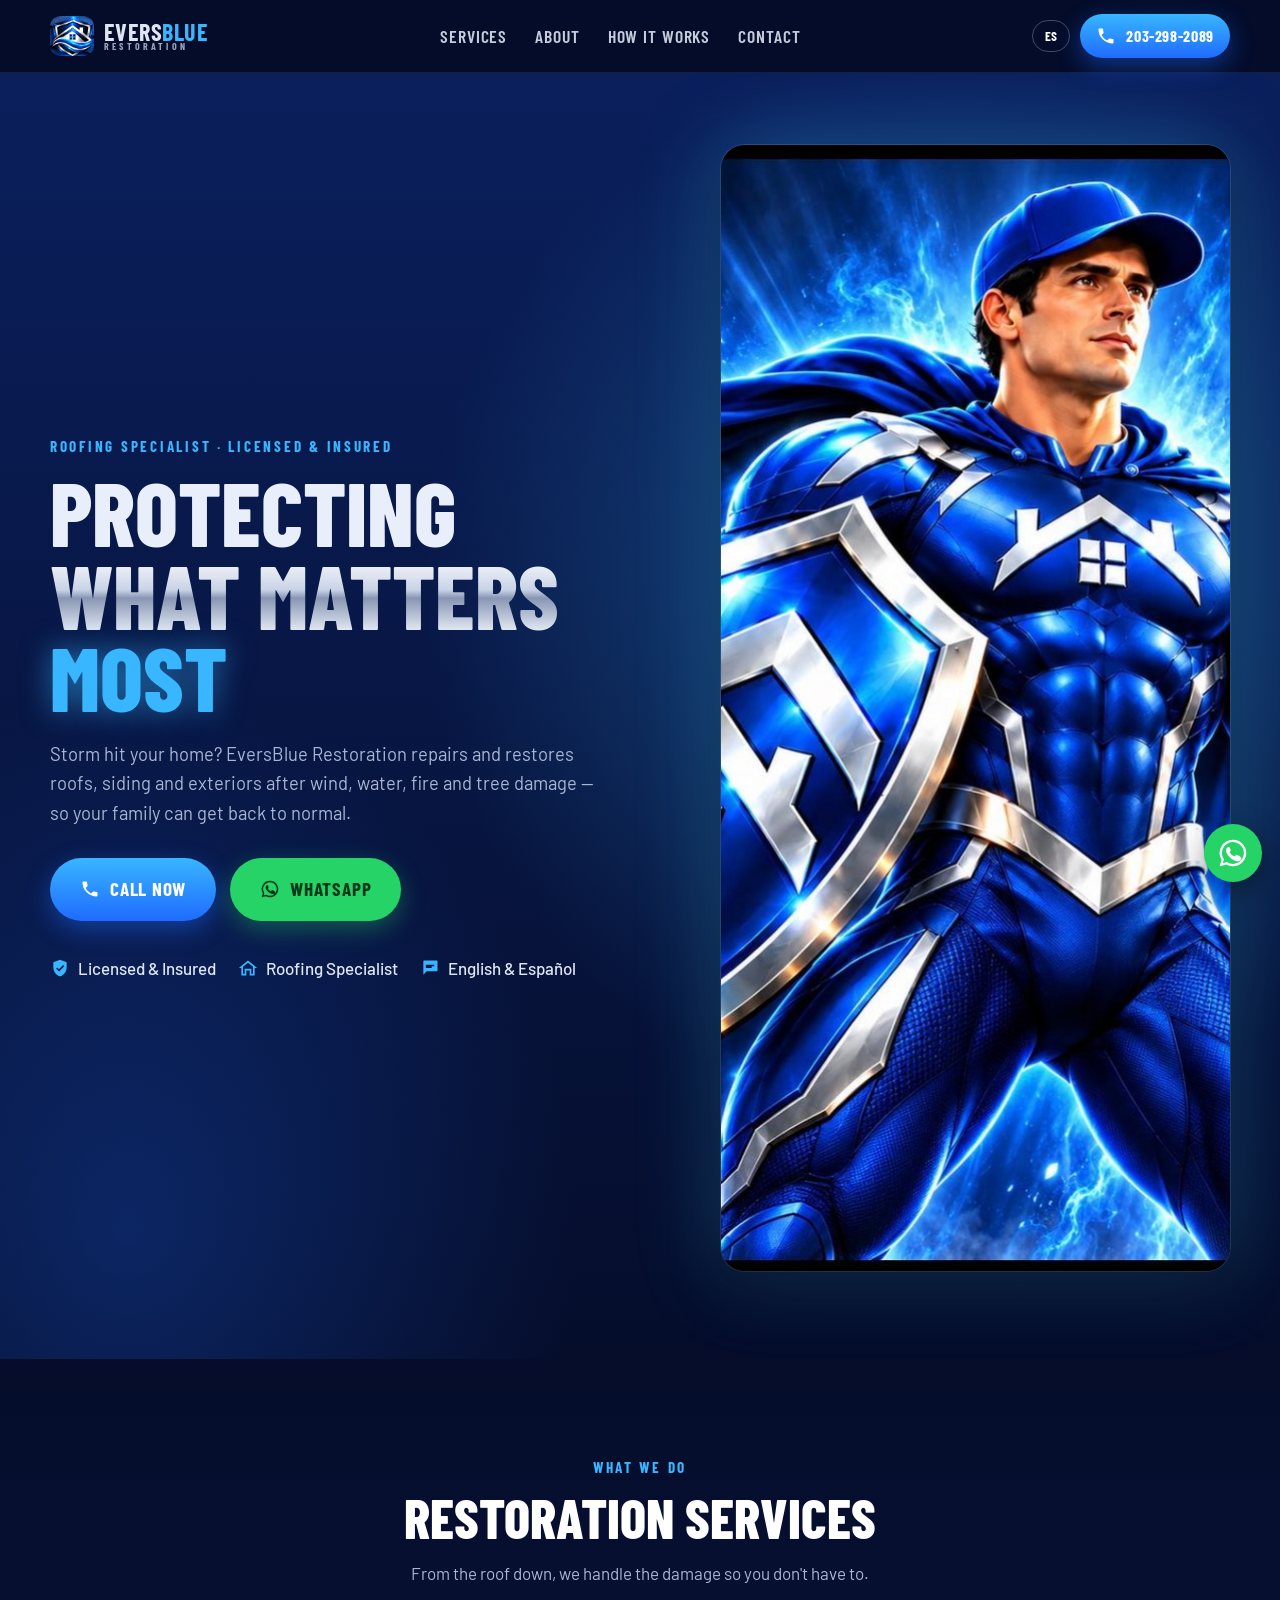
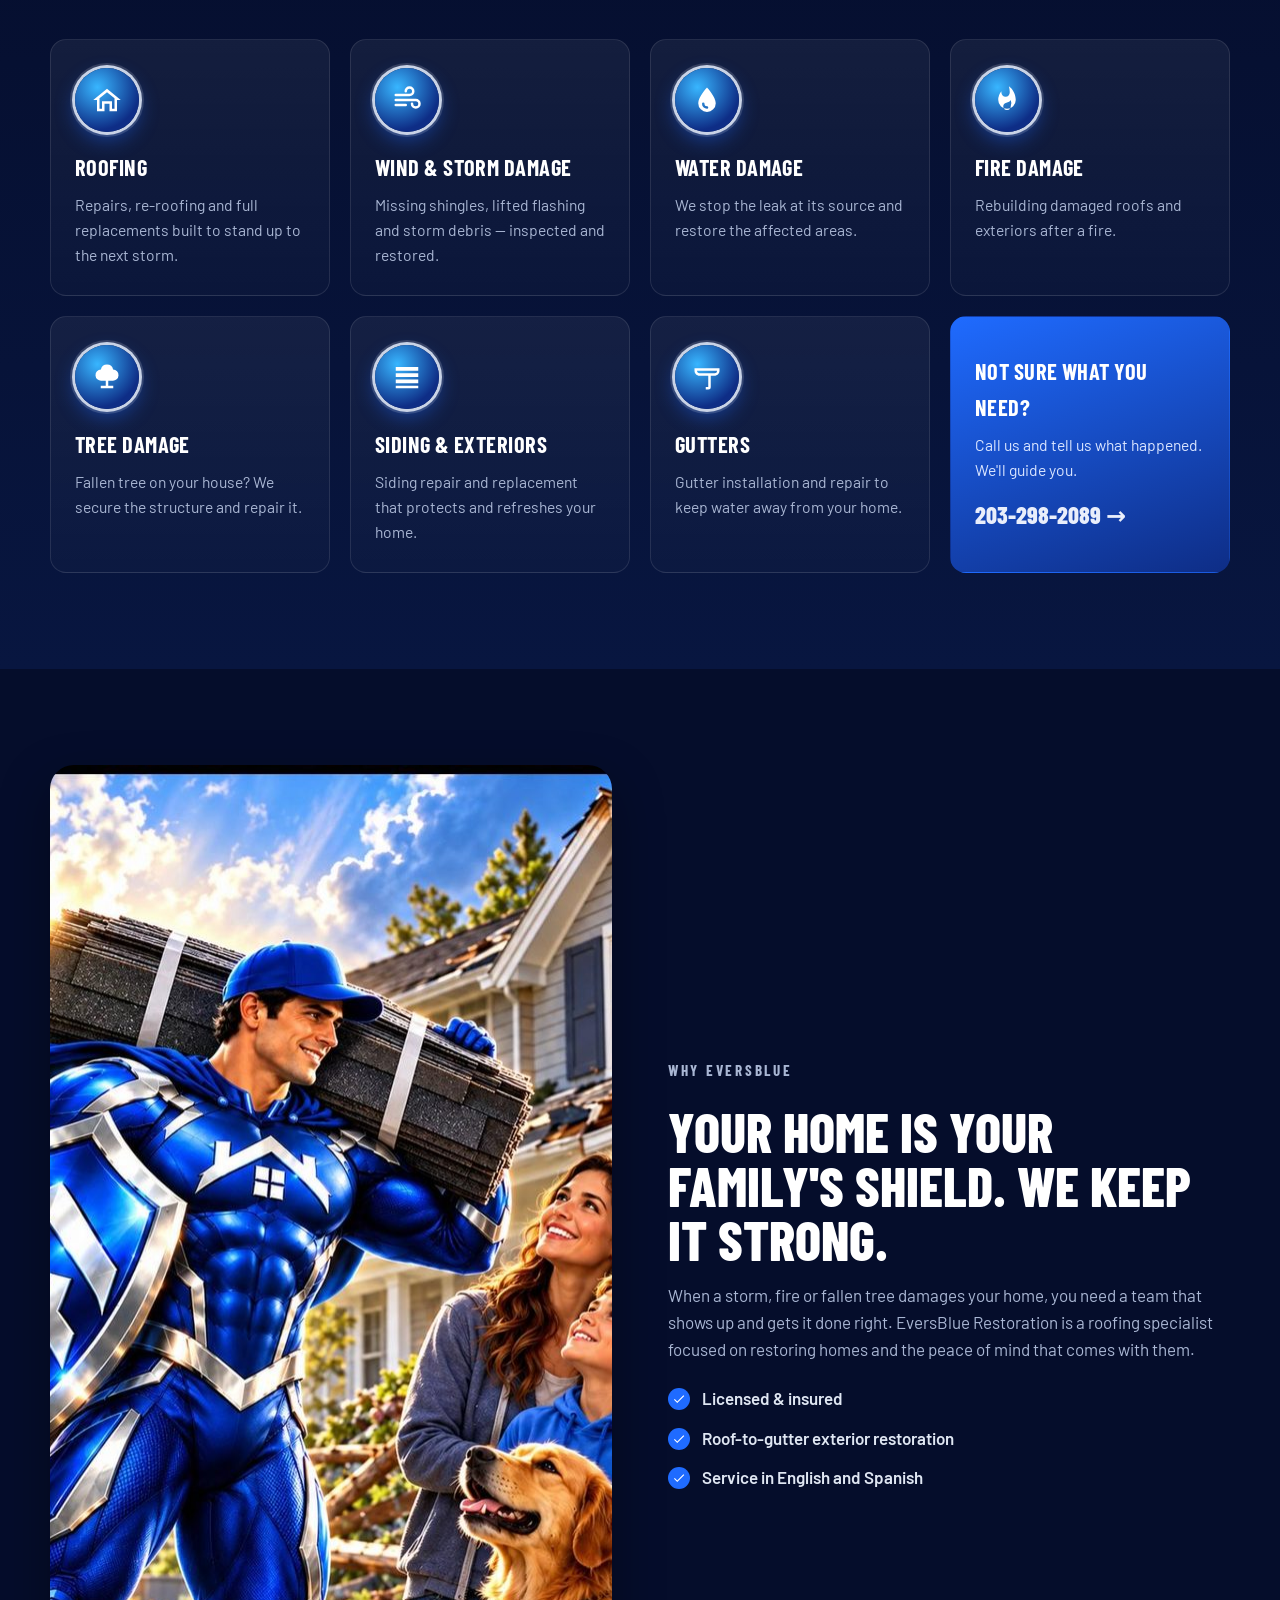
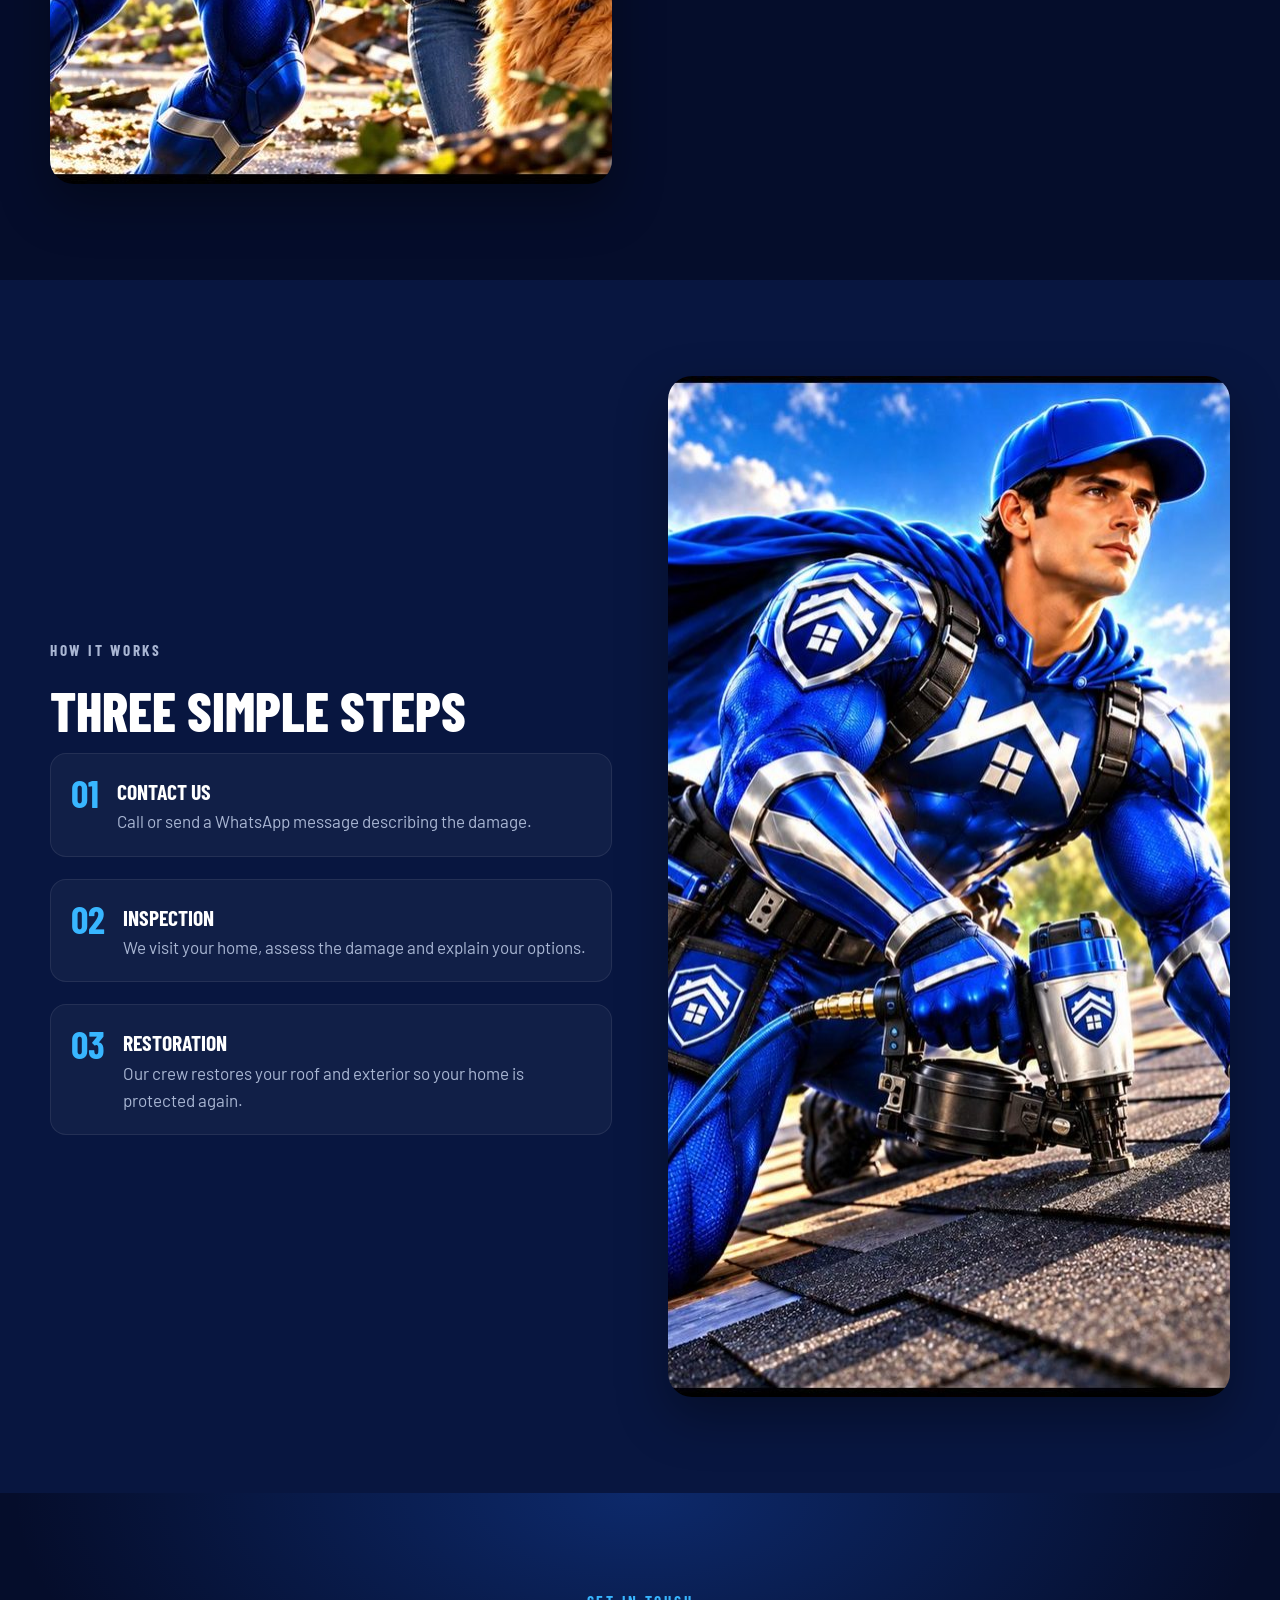
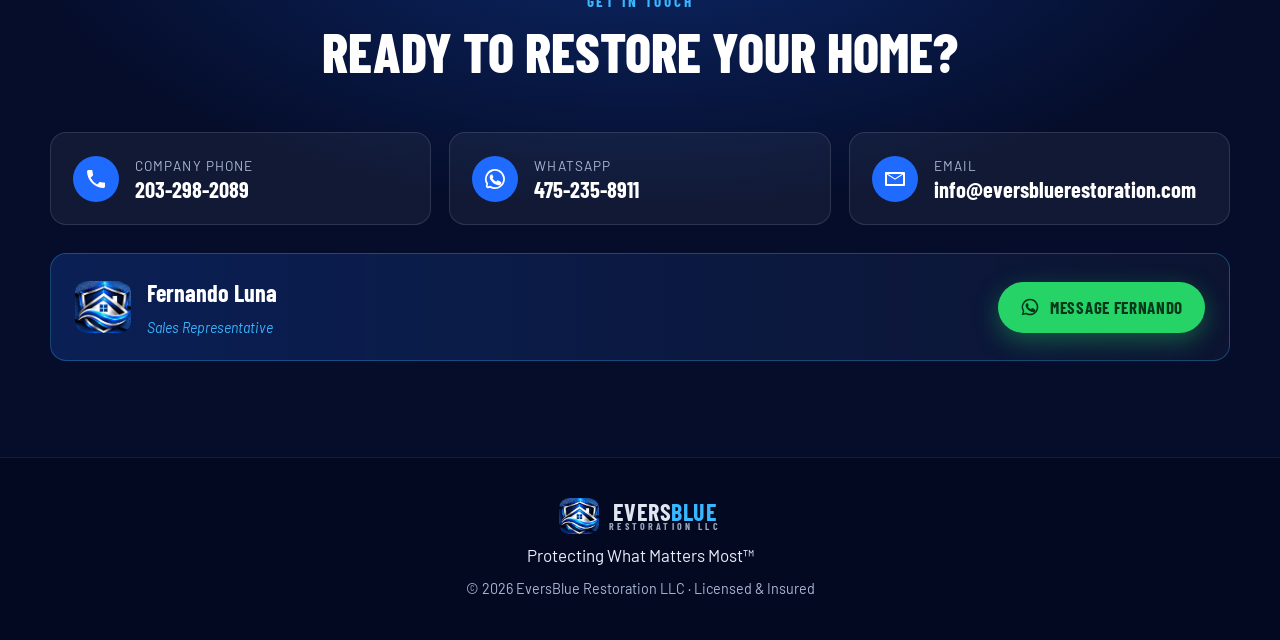
==== index.html @ 85648cd1 "Landing page EversBlue Restoration" ====
<!doctype html>
<html lang="en">
<head>
  <meta charset="utf-8">
  <meta name="viewport" content="width=device-width, initial-scale=1">
  <title>EversBlue Restoration LLC | Roofing & Storm Damage Restoration</title>
  <meta name="description" content="EversBlue Restoration LLC – Roofing specialist. Wind, water, fire and tree damage restoration, siding, exteriors and gutters. Licensed & Insured. Call 203-298-2089.">
  <meta name="theme-color" content="#0a1f5c">
  <link rel="icon" type="image/png" href="assets/favicon.png">
  <!-- Open Graph (vista previa al compartir en WhatsApp / Facebook) -->
  <meta property="og:title" content="EversBlue Restoration LLC – Protecting What Matters Most">
  <meta property="og:description" content="Roofing specialist · Wind, water, fire & tree damage · Siding & gutters. Licensed & Insured.">
  <meta property="og:image" content="assets/img/og.jpg">
  <meta property="og:type" content="website">

  <link rel="preconnect" href="https://fonts.googleapis.com">
  <link rel="preconnect" href="https://fonts.gstatic.com" crossorigin>
  <link href="https://fonts.googleapis.com/css2?family=Barlow+Condensed:wght@600;700;800&family=Barlow:wght@400;500;600&display=swap" rel="stylesheet">
  <link rel="stylesheet" href="styles.css">

  <!-- Datos estructurados para Google (negocio local) -->
  <script type="application/ld+json">
  {
    "@context": "https://schema.org",
    "@type": "RoofingContractor",
    "name": "EversBlue Restoration LLC",
    "slogan": "Protecting What Matters Most",
    "telephone": "+1-203-298-2089",
    "email": "info@eversbluerestoration.com",
    "url": "https://www.eversbluerestoration.com",
    "image": "https://www.eversbluerestoration.com/assets/img/og.jpg"
  }
  </script>
</head>
<body>

<!-- ============ HEADER ============ -->
<header class="header" id="top">
  <div class="container header__inner">
    <a href="#top" class="brand" aria-label="EversBlue Restoration – inicio">
      <img src="assets/img/logo.jpg" alt="" width="44" height="40">
      <span class="brand__text"><b>EVERS</b><b class="blue">BLUE</b><small>RESTORATION</small></span>
    </a>
    <nav class="nav" id="nav">
      <a href="#services" data-en="Services" data-es="Servicios">Services</a>
      <a href="#about" data-en="About" data-es="Nosotros">About</a>
      <a href="#process" data-en="How it works" data-es="Cómo trabajamos">How it works</a>
      <a href="#contact" data-en="Contact" data-es="Contacto">Contact</a>
    </nav>
    <div class="header__actions">
      <button class="lang" id="langBtn" type="button" aria-label="Cambiar idioma / Change language">ES</button>
      <a class="btn btn--sm btn--primary" href="tel:+12032982089">
        <svg class="ico" viewBox="0 0 24 24"><use href="#i-phone"/></svg><span>203-298-2089</span>
      </a>
      <button class="menu-toggle" id="menuBtn" aria-label="Menú" aria-expanded="false"><span></span><span></span><span></span></button>
    </div>
  </div>
</header>

<main>
<!-- ============ HERO ============ -->
<section class="hero">
  <div class="hero__bg" aria-hidden="true"></div>
  <div class="container hero__grid">
    <div class="hero__copy reveal">
      <p class="eyebrow" data-en="Roofing Specialist · Licensed &amp; Insured" data-es="Especialistas en techos · Con licencia y asegurados">Roofing Specialist · Licensed &amp; Insured</p>
      <h1>
        <span data-en="Protecting" data-es="Protegiendo">Protecting</span>
        <span class="metal" data-en="What Matters" data-es="Lo Que Más">What Matters</span>
        <span class="glow" data-en="Most" data-es="Importa">Most</span>
      </h1>
      <p class="lead" data-en="Storm hit your home? EversBlue Restoration repairs and restores roofs, siding and exteriors after wind, water, fire and tree damage — so your family can get back to normal." data-es="¿La tormenta afectó su casa? EversBlue Restoration repara y restaura techos, revestimientos y exteriores dañados por viento, agua, fuego o árboles, para que su familia vuelva a la normalidad.">Storm hit your home? EversBlue Restoration repairs and restores roofs, siding and exteriors after wind, water, fire and tree damage — so your family can get back to normal.</p>
      <div class="hero__cta">
        <a class="btn btn--primary btn--lg" href="tel:+12032982089">
          <svg class="ico" viewBox="0 0 24 24"><use href="#i-phone"/></svg>
          <span data-en="Call Now" data-es="Llame Ahora">Call Now</span>
        </a>
        <a class="btn btn--wa btn--lg" href="https://wa.me/14752358911" target="_blank" rel="noopener">
          <svg class="ico" viewBox="0 0 24 24"><use href="#i-wa"/></svg>
          <span>WhatsApp</span>
        </a>
      </div>
      <ul class="badges">
        <li><svg class="ico" viewBox="0 0 24 24"><use href="#i-shield"/></svg><span data-en="Licensed &amp; Insured" data-es="Con licencia y seguro">Licensed &amp; Insured</span></li>
        <li><svg class="ico" viewBox="0 0 24 24"><use href="#i-roof"/></svg><span data-en="Roofing Specialist" data-es="Especialistas en techos">Roofing Specialist</span></li>
        <li><svg class="ico" viewBox="0 0 24 24"><use href="#i-chat"/></svg><span data-en="English &amp; Español" data-es="Inglés y Español">English &amp; Español</span></li>
      </ul>
    </div>
    <div class="hero__img reveal">
      <img src="assets/img/hero.jpg" alt="EversBlue Restoration hero with shield" width="1100" height="1126">
    </div>
  </div>
</section>

<!-- ============ SERVICES ============ -->
<section class="section services" id="services">
  <div class="container">
    <header class="section__head reveal">
      <p class="eyebrow" data-en="What we do" data-es="Lo que hacemos">What we do</p>
      <h2 data-en="Restoration services" data-es="Servicios de restauración">Restoration services</h2>
      <p data-en="From the roof down, we handle the damage so you don't have to." data-es="Desde el techo hacia abajo, nos encargamos del daño para que usted no tenga que hacerlo.">From the roof down, we handle the damage so you don't have to.</p>
    </header>
    <div class="grid">
      <article class="card reveal"><div class="card__icon"><svg viewBox="0 0 24 24"><use href="#i-roof"/></svg></div>
        <h3 data-en="Roofing" data-es="Techos">Roofing</h3>
        <p data-en="Repairs, re-roofing and full replacements built to stand up to the next storm." data-es="Reparaciones, re-techado y reemplazos completos, listos para la próxima tormenta.">Repairs, re-roofing and full replacements built to stand up to the next storm.</p></article>
      <article class="card reveal"><div class="card__icon"><svg viewBox="0 0 24 24"><use href="#i-wind"/></svg></div>
        <h3 data-en="Wind &amp; Storm Damage" data-es="Daños por viento y tormenta">Wind &amp; Storm Damage</h3>
        <p data-en="Missing shingles, lifted flashing and storm debris — inspected and restored." data-es="Tejas arrancadas, tapajuntas levantados y escombros — inspeccionados y restaurados.">Missing shingles, lifted flashing and storm debris — inspected and restored.</p></article>
      <article class="card reveal"><div class="card__icon"><svg viewBox="0 0 24 24"><use href="#i-drop"/></svg></div>
        <h3 data-en="Water Damage" data-es="Daños por agua">Water Damage</h3>
        <p data-en="We stop the leak at its source and restore the affected areas." data-es="Detenemos la filtración en su origen y restauramos las áreas afectadas.">We stop the leak at its source and restore the affected areas.</p></article>
      <article class="card reveal"><div class="card__icon"><svg viewBox="0 0 24 24"><use href="#i-fire"/></svg></div>
        <h3 data-en="Fire Damage" data-es="Daños por fuego">Fire Damage</h3>
        <p data-en="Rebuilding damaged roofs and exteriors after a fire." data-es="Reconstrucción de techos y exteriores dañados por incendio.">Rebuilding damaged roofs and exteriors after a fire.</p></article>
      <article class="card reveal"><div class="card__icon"><svg viewBox="0 0 24 24"><use href="#i-tree"/></svg></div>
        <h3 data-en="Tree Damage" data-es="Daños por árboles">Tree Damage</h3>
        <p data-en="Fallen tree on your house? We secure the structure and repair it." data-es="¿Le cayó un árbol a su casa? Aseguramos la estructura y la reparamos.">Fallen tree on your house? We secure the structure and repair it.</p></article>
      <article class="card reveal"><div class="card__icon"><svg viewBox="0 0 24 24"><use href="#i-siding"/></svg></div>
        <h3 data-en="Siding &amp; Exteriors" data-es="Revestimiento y exteriores">Siding &amp; Exteriors</h3>
        <p data-en="Siding repair and replacement that protects and refreshes your home." data-es="Reparación y reemplazo de revestimiento que protege y renueva su casa.">Siding repair and replacement that protects and refreshes your home.</p></article>
      <article class="card reveal"><div class="card__icon"><svg viewBox="0 0 24 24"><use href="#i-gutter"/></svg></div>
        <h3 data-en="Gutters" data-es="Canaletas">Gutters</h3>
        <p data-en="Gutter installation and repair to keep water away from your home." data-es="Instalación y reparación de canaletas para alejar el agua de su casa.">Gutter installation and repair to keep water away from your home.</p></article>
      <a class="card card--cta reveal" href="tel:+12032982089">
        <h3 data-en="Not sure what you need?" data-es="¿No sabe qué necesita?">Not sure what you need?</h3>
        <p data-en="Call us and tell us what happened. We'll guide you." data-es="Llámenos y cuéntenos qué pasó. Le orientamos.">Call us and tell us what happened. We'll guide you.</p>
        <span class="card__link">203-298-2089 →</span>
      </a>
    </div>
  </div>
</section>

<!-- ============ ABOUT ============ -->
<section class="section about" id="about">
  <div class="container split">
    <div class="split__img reveal"><img src="assets/img/familia.jpg" alt="EversBlue hero carrying shingles to a family's storm-damaged home" loading="lazy" width="1000" height="1019"></div>
    <div class="split__copy reveal">
      <p class="eyebrow" data-en="Why EversBlue" data-es="Por qué EversBlue">Why EversBlue</p>
      <h2 data-en="Your home is your family's shield. We keep it strong." data-es="Su casa es el escudo de su familia. Nosotros la mantenemos fuerte.">Your home is your family's shield. We keep it strong.</h2>
      <p data-en="When a storm, fire or fallen tree damages your home, you need a team that shows up and gets it done right. EversBlue Restoration is a roofing specialist focused on restoring homes and the peace of mind that comes with them." data-es="Cuando una tormenta, un incendio o un árbol caído daña su casa, necesita un equipo que llegue y haga bien el trabajo. EversBlue Restoration es especialista en techos, enfocado en restaurar hogares y la tranquilidad que viene con ellos.">When a storm, fire or fallen tree damages your home, you need a team that shows up and gets it done right. EversBlue Restoration is a roofing specialist focused on restoring homes and the peace of mind that comes with them.</p>
      <ul class="checks">
        <li data-en="Licensed &amp; insured" data-es="Con licencia y asegurados">Licensed &amp; insured</li>
        <li data-en="Roof-to-gutter exterior restoration" data-es="Restauración exterior completa, del techo a las canaletas">Roof-to-gutter exterior restoration</li>
        <li data-en="Service in English and Spanish" data-es="Atención en inglés y español">Service in English and Spanish</li>
      </ul>
    </div>
  </div>
</section>

<!-- ============ PROCESS ============ -->
<section class="section process" id="process">
  <div class="container split split--rev">
    <div class="split__img reveal"><img src="assets/img/techo.jpg" alt="EversBlue roofer installing shingles" loading="lazy" width="1000" height="1021"></div>
    <div class="split__copy reveal">
      <p class="eyebrow" data-en="How it works" data-es="Cómo trabajamos">How it works</p>
      <h2 data-en="Three simple steps" data-es="Tres pasos simples">Three simple steps</h2>
      <ol class="steps">
        <li><b>01</b><div><h3 data-en="Contact us" data-es="Contáctenos">Contact us</h3><p data-en="Call or send a WhatsApp message describing the damage." data-es="Llame o envíe un WhatsApp describiendo el daño.">Call or send a WhatsApp message describing the damage.</p></div></li>
        <li><b>02</b><div><h3 data-en="Inspection" data-es="Inspección">Inspection</h3><p data-en="We visit your home, assess the damage and explain your options." data-es="Visitamos su casa, evaluamos el daño y le explicamos sus opciones.">We visit your home, assess the damage and explain your options.</p></div></li>
        <li><b>03</b><div><h3 data-en="Restoration" data-es="Restauración">Restoration</h3><p data-en="Our crew restores your roof and exterior so your home is protected again." data-es="Nuestro equipo restaura su techo y exterior para que su casa vuelva a estar protegida.">Our crew restores your roof and exterior so your home is protected again.</p></div></li>
      </ol>
    </div>
  </div>
</section>

<!-- ============ CONTACT ============ -->
<section class="section contact" id="contact">
  <div class="container">
    <header class="section__head reveal">
      <p class="eyebrow" data-en="Get in touch" data-es="Contáctenos">Get in touch</p>
      <h2 data-en="Ready to restore your home?" data-es="¿Listo para restaurar su casa?">Ready to restore your home?</h2>
    </header>
    <div class="contact__grid">
      <a class="contact__item reveal" href="tel:+12032982089">
        <svg class="ico" viewBox="0 0 24 24"><use href="#i-phone"/></svg>
        <span><small data-en="Company phone" data-es="Teléfono de la empresa">Company phone</small><b>203-298-2089</b></span></a>
      <a class="contact__item reveal" href="https://wa.me/14752358911" target="_blank" rel="noopener">
        <svg class="ico" viewBox="0 0 24 24"><use href="#i-wa"/></svg>
        <span><small>WhatsApp</small><b>475-235-8911</b></span></a>
      <a class="contact__item reveal" href="mailto:info@eversbluerestoration.com">
        <svg class="ico" viewBox="0 0 24 24"><use href="#i-mail"/></svg>
        <span><small>Email</small><b>info@eversbluerestoration.com</b></span></a>
    </div>
    <div class="rep reveal">
      <img src="assets/img/logo.jpg" alt="" width="56" height="52">
      <div><b>Fernando Luna</b><small data-en="Sales Representative" data-es="Representante de ventas">Sales Representative</small></div>
      <a class="btn btn--wa" href="https://wa.me/14752358911?text=Hi%20Fernando%2C%20I%20need%20help%20with%20my%20home." target="_blank" rel="noopener">
        <svg class="ico" viewBox="0 0 24 24"><use href="#i-wa"/></svg><span data-en="Message Fernando" data-es="Escribir a Fernando">Message Fernando</span></a>
    </div>
  </div>
</section>
</main>

<!-- ============ FOOTER ============ -->
<footer class="footer">
  <div class="container footer__inner">
    <div class="brand"><img src="assets/img/logo.jpg" alt="" width="40" height="36">
      <span class="brand__text"><b>EVERS</b><b class="blue">BLUE</b><small>RESTORATION LLC</small></span></div>
    <p>Protecting What Matters Most™</p>
    <p class="muted">© <span id="year">2026</span> EversBlue Restoration LLC · <span data-en="Licensed &amp; Insured" data-es="Con licencia y asegurados">Licensed &amp; Insured</span></p>
  </div>
</footer>

<!-- Botón flotante WhatsApp -->
<a class="wa-float" href="https://wa.me/14752358911" target="_blank" rel="noopener" aria-label="WhatsApp">
  <svg viewBox="0 0 24 24"><use href="#i-wa"/></svg>
</a>

<!-- ============ ICONOS SVG ============ -->
<svg width="0" height="0" style="position:absolute" aria-hidden="true">
  <symbol id="i-phone" viewBox="0 0 24 24"><path fill="currentColor" d="M6.6 10.8a15.1 15.1 0 0 0 6.6 6.6l2.2-2.2c.3-.3.7-.4 1-.2 1.1.4 2.3.6 3.6.6.6 0 1 .4 1 1V20c0 .6-.4 1-1 1A17 17 0 0 1 3 4c0-.6.4-1 1-1h3.5c.6 0 1 .4 1 1 0 1.3.2 2.5.6 3.6.1.3 0 .7-.2 1z"/></symbol>
  <symbol id="i-wa" viewBox="0 0 24 24"><path fill="currentColor" d="M12 2a10 10 0 0 0-8.6 15.1L2 22l5-1.3A10 10 0 1 0 12 2zm0 18.2c-1.5 0-3-.4-4.3-1.2l-.3-.2-3 .8.8-2.9-.2-.3A8.2 8.2 0 1 1 12 20.2zm4.5-6.1c-.2-.1-1.5-.7-1.7-.8-.2-.1-.4-.1-.6.1l-.8 1c-.1.2-.3.2-.5.1a6.7 6.7 0 0 1-3.3-2.9c-.3-.4.3-.4.7-1.4.1-.2 0-.3 0-.5l-.8-1.8c-.2-.5-.4-.4-.6-.4h-.5c-.2 0-.5.1-.7.3-.2.3-1 1-1 2.4s1 2.8 1.2 3c.1.2 2 3.1 4.9 4.3 1.8.8 2.5.8 3.4.7.6-.1 1.7-.7 1.9-1.4.2-.7.2-1.2.2-1.4-.1-.1-.3-.2-.5-.3z"/></symbol>
  <symbol id="i-mail" viewBox="0 0 24 24"><path fill="currentColor" d="M3 5h18c.6 0 1 .4 1 1v12c0 .6-.4 1-1 1H3a1 1 0 0 1-1-1V6c0-.6.4-1 1-1zm1 2.4V17h16V7.4l-8 5.3-8-5.3zM5.2 7 12 11.5 18.8 7H5.2z"/></symbol>
  <symbol id="i-shield" viewBox="0 0 24 24"><path fill="currentColor" d="M12 2 4 5v6c0 5 3.4 9.7 8 11 4.6-1.3 8-6 8-11V5l-8-3zm-1.2 14.2-3.5-3.5 1.4-1.4 2.1 2.1 4.9-4.9 1.4 1.4-6.3 6.3z"/></symbol>
  <symbol id="i-chat" viewBox="0 0 24 24"><path fill="currentColor" d="M4 3h16c.6 0 1 .4 1 1v11c0 .6-.4 1-1 1H8l-4 4V4c0-.6.4-1 1-1zm3 5v2h10V8H7zm0 4h7v-2H7v2z"/></symbol>
  <symbol id="i-roof" viewBox="0 0 24 24"><path fill="currentColor" d="M12 3 1 12h3v9h6v-6h4v6h6v-9h3L12 3zm0 2.7 6 4.9V19h-2v-6H8v6H6v-8.4l6-4.9z"/></symbol>
  <symbol id="i-wind" viewBox="0 0 24 24"><path fill="none" stroke="currentColor" stroke-width="2" stroke-linecap="round" d="M3 8h11a3 3 0 1 0-3-3M3 12h16a3 3 0 1 1-3 3M3 16h8"/></symbol>
  <symbol id="i-drop" viewBox="0 0 24 24"><path fill="currentColor" d="M12 2s7 7.6 7 12.5A7 7 0 0 1 5 14.5C5 9.6 12 2 12 2zm-3 12a1 1 0 0 0-1 1 4 4 0 0 0 4 4 1 1 0 0 0 0-2 2 2 0 0 1-2-2 1 1 0 0 0-1-1z"/></symbol>
  <symbol id="i-fire" viewBox="0 0 24 24"><path fill="currentColor" d="M13.5 1s.7 2.6.7 4.7c0 2-1.3 3.6-3.3 3.6S7.5 7.7 7.5 5.7V5A10.5 10.5 0 0 0 5 12a7 7 0 0 0 14 0c0-4.5-2.2-8.6-5.5-11zM12 20a3 3 0 0 1-3-3c0-1.5 1-2.6 2.5-2.9 1.5-.3 3-1 3.5-2.2a7 7 0 0 1 0 5.1A3 3 0 0 1 12 20z"/></symbol>
  <symbol id="i-tree" viewBox="0 0 24 24"><path fill="currentColor" d="M12 2a5 5 0 0 0-4.9 4A4.5 4.5 0 0 0 7.5 15H11v4H7v2h10v-2h-4v-4h3.5a4.5 4.5 0 0 0 .4-9A5 5 0 0 0 12 2z"/></symbol>
  <symbol id="i-siding" viewBox="0 0 24 24"><path fill="currentColor" d="M3 4h18v3H3V4zm0 5h18v3H3V9zm0 5h18v3H3v-3zm0 5h18v2H3v-2z"/></symbol>
  <symbol id="i-gutter" viewBox="0 0 24 24"><path fill="currentColor" d="M2 5h20v2c0 2.2-1.8 4-4 4h-3v9a2 2 0 0 1-2 2h-2v-2h2v-9H6c-2.2 0-4-1.8-4-4V5zm2 2c0 1.1.9 2 2 2h12a2 2 0 0 0 2-2H4z"/></symbol>
</svg>

<script src="script.js"></script>
</body>
</html>
---- styles.css ----
/* ===== EversBlue Restoration – Landing ===== */
:root{
  --navy-900:#050d2b;
  --navy-800:#0a1f5c;
  --navy-700:#0e2d86;
  --blue:#1f6bff;
  --blue-bright:#38b6ff;
  --silver:#dfe6f2;
  --silver-dark:#9aa8bf;
  --white:#ffffff;
  --wa:#25d366;
  --text:#e9eefb;
  --muted:#a9b6d3;
  --radius:16px;
  --shadow:0 20px 50px rgba(0,0,0,.35);
  --head:"Barlow Condensed",system-ui,sans-serif;
  --body:"Barlow",system-ui,sans-serif;
}
*{box-sizing:border-box;margin:0;padding:0}
html{scroll-behavior:smooth;scroll-padding-top:80px}
body{font-family:var(--body);background:var(--navy-900);color:var(--text);line-height:1.6;font-size:17px;overflow-x:hidden}
img{max-width:100%;display:block}
a{color:inherit;text-decoration:none}
.container{width:min(1180px,100% - 32px);margin-inline:auto}
.ico{width:20px;height:20px;flex:none}

/* ---- Buttons ---- */
.btn{display:inline-flex;align-items:center;gap:10px;font-family:var(--head);font-weight:700;letter-spacing:.04em;text-transform:uppercase;border-radius:999px;padding:12px 22px;transition:transform .2s,box-shadow .2s,background .2s}
.btn:hover{transform:translateY(-2px)}
.btn--primary{background:linear-gradient(180deg,var(--blue-bright),var(--blue));color:#fff;box-shadow:0 8px 24px rgba(31,107,255,.45)}
.btn--wa{background:var(--wa);color:#05371a;box-shadow:0 8px 24px rgba(37,211,102,.35)}
.btn--lg{font-size:1.2rem;padding:16px 30px}
.btn--sm{font-size:1rem;padding:9px 16px}

/* ---- Header ---- */
.header{position:sticky;top:0;z-index:50;background:rgba(5,13,43,.82);backdrop-filter:blur(12px);border-bottom:1px solid rgba(255,255,255,.08)}
.header__inner{display:flex;align-items:center;justify-content:space-between;gap:16px;height:72px}
.brand{display:flex;align-items:center;gap:10px}
.brand img{border-radius:10px}
.brand__text{font-family:var(--head);font-weight:800;font-size:1.5rem;line-height:.9;letter-spacing:.02em}
.brand__text b{color:var(--silver)}
.brand__text .blue{color:var(--blue-bright)}
.brand__text small{display:block;font-size:.62rem;letter-spacing:.32em;color:var(--silver-dark);font-weight:700}
.nav{display:flex;gap:28px;font-family:var(--head);font-weight:600;font-size:1.1rem;text-transform:uppercase;letter-spacing:.05em}
.nav a{opacity:.85;transition:opacity .2s,color .2s}
.nav a:hover{opacity:1;color:var(--blue-bright)}
.header__actions{display:flex;align-items:center;gap:10px}
.lang{background:transparent;border:1px solid rgba(255,255,255,.25);color:#fff;border-radius:999px;padding:7px 12px;font-family:var(--head);font-weight:700;cursor:pointer}
.lang:hover{border-color:var(--blue-bright)}
.menu-toggle{display:none;background:none;border:0;width:40px;height:40px;cursor:pointer;flex-direction:column;justify-content:center;gap:5px;padding:8px}
.menu-toggle span{display:block;height:2px;background:#fff;border-radius:2px}

/* ---- Hero ---- */
.hero{position:relative;padding:72px 0 88px;overflow:hidden}
.hero__bg{position:absolute;inset:0;background:
  radial-gradient(60% 60% at 75% 40%,rgba(56,182,255,.35),transparent 70%),
  radial-gradient(50% 60% at 10% 90%,rgba(31,107,255,.25),transparent 70%),
  linear-gradient(180deg,var(--navy-800),var(--navy-900))}
.hero__grid{position:relative;display:grid;grid-template-columns:1.1fr .9fr;gap:48px;align-items:center}
.eyebrow{font-family:var(--head);font-weight:700;text-transform:uppercase;letter-spacing:.18em;color:var(--blue-bright);font-size:.95rem;margin-bottom:12px}
.hero h1{font-family:var(--head);font-weight:800;text-transform:uppercase;line-height:.92;font-size:clamp(3rem,7vw,5.6rem);margin-bottom:22px}
.hero h1 span{display:block}
.metal{background:linear-gradient(180deg,#fff 0%,#c9d3e6 45%,#8796b3 55%,#eef3fb 100%);-webkit-background-clip:text;background-clip:text;color:transparent}
.glow{color:var(--blue-bright);text-shadow:0 0 30px rgba(56,182,255,.6)}
.lead{font-size:1.15rem;color:var(--muted);max-width:560px;margin-bottom:30px}
.hero__cta{display:flex;flex-wrap:wrap;gap:14px;margin-bottom:34px}
.badges{list-style:none;display:flex;flex-wrap:wrap;gap:10px 22px}
.badges li{display:flex;align-items:center;gap:8px;color:var(--silver);font-weight:500}
.badges .ico{color:var(--blue-bright)}
.hero__img img{border-radius:24px;box-shadow:var(--shadow),0 0 0 1px rgba(255,255,255,.12),0 0 80px rgba(56,182,255,.35);aspect-ratio:1/1;object-fit:cover;object-position:top}

/* ---- Sections ---- */
.section{padding:96px 0}
.section__head{text-align:center;max-width:680px;margin:0 auto 52px}
.section h2{font-family:var(--head);font-weight:800;text-transform:uppercase;font-size:clamp(2.2rem,4.5vw,3.4rem);line-height:1;margin-bottom:14px;color:#fff}
.section__head p:last-child{color:var(--muted)}

/* ---- Services ---- */
.services{background:linear-gradient(180deg,var(--navy-900),#081640)}
.grid{display:grid;grid-template-columns:repeat(4,1fr);gap:20px}
.card{position:relative;background:linear-gradient(180deg,rgba(255,255,255,.06),rgba(255,255,255,.02));border:1px solid rgba(255,255,255,.1);border-radius:var(--radius);padding:28px 24px;transition:transform .25s,border-color .25s,box-shadow .25s}
.card:hover{transform:translateY(-6px);border-color:rgba(56,182,255,.6);box-shadow:0 16px 40px rgba(31,107,255,.25)}
.card__icon{width:64px;height:64px;border-radius:50%;display:grid;place-items:center;margin-bottom:18px;
  background:radial-gradient(circle at 35% 30%,var(--blue-bright),var(--navy-700) 70%);
  box-shadow:0 0 0 3px #c9d3e6,0 0 0 5px rgba(255,255,255,.15),0 8px 20px rgba(31,107,255,.45)}
.card__icon svg{width:30px;height:30px;color:#fff}
.card h3{font-family:var(--head);font-weight:700;text-transform:uppercase;font-size:1.4rem;letter-spacing:.02em;margin-bottom:6px;color:#fff}
.card p{color:var(--muted);font-size:.98rem}
.card--cta{background:linear-gradient(160deg,var(--blue),var(--navy-700));border-color:transparent;display:flex;flex-direction:column;justify-content:center}
.card--cta p{color:#dbe6ff}
.card__link{margin-top:14px;font-family:var(--head);font-weight:800;font-size:1.5rem}

/* ---- Split (about / process) ---- */
.split{display:grid;grid-template-columns:1fr 1fr;gap:56px;align-items:center}
.split--rev .split__img{order:2}
.split__img img{border-radius:24px;box-shadow:var(--shadow);aspect-ratio:1/1;object-fit:cover}
.split__copy > p{color:var(--muted);margin-bottom:22px}
.checks{list-style:none;display:grid;gap:12px}
.checks li{position:relative;padding-left:34px;font-weight:600;color:var(--silver)}
.checks li::before{content:"";position:absolute;left:0;top:3px;width:22px;height:22px;border-radius:50%;background:var(--blue) url("data:image/svg+xml,%3Csvg xmlns='http://www.w3.org/2000/svg' viewBox='0 0 24 24'%3E%3Cpath fill='white' d='M9 16.2 4.8 12l-1.4 1.4L9 19 21 7l-1.4-1.4z'/%3E%3C/svg%3E") center/14px no-repeat}
.process{background:#081640}
.steps{list-style:none;display:grid;gap:22px;margin-top:10px}
.steps li{display:flex;gap:18px;align-items:flex-start;padding:20px;border-radius:var(--radius);background:rgba(255,255,255,.04);border:1px solid rgba(255,255,255,.08)}
.steps b{font-family:var(--head);font-size:2.4rem;line-height:1;color:var(--blue-bright)}
.steps h3{font-family:var(--head);text-transform:uppercase;font-size:1.35rem;color:#fff}
.steps p{color:var(--muted)}

/* ---- Contact ---- */
.contact{background:radial-gradient(70% 80% at 50% 0%,rgba(31,107,255,.3),transparent 70%),var(--navy-900)}
.contact__grid{display:grid;grid-template-columns:repeat(3,1fr);gap:18px}
.contact__item{display:flex;align-items:center;gap:16px;padding:22px;border-radius:var(--radius);background:rgba(255,255,255,.05);border:1px solid rgba(255,255,255,.12);transition:border-color .2s,transform .2s;min-width:0}
.contact__item:hover{border-color:var(--blue-bright);transform:translateY(-3px)}
.contact__item .ico{width:46px;height:46px;padding:11px;border-radius:50%;background:var(--blue);color:#fff}
.contact__item span{min-width:0}
.contact__item small{display:block;color:var(--muted);font-size:.85rem;text-transform:uppercase;letter-spacing:.08em}
.contact__item b{font-family:var(--head);font-size:1.4rem;color:#fff;overflow-wrap:anywhere;line-height:1.15;display:block}
.rep{margin-top:28px;display:flex;align-items:center;gap:16px;flex-wrap:wrap;padding:20px 24px;border-radius:var(--radius);background:linear-gradient(90deg,rgba(31,107,255,.2),rgba(255,255,255,.03));border:1px solid rgba(56,182,255,.3)}
.rep img{border-radius:12px}
.rep div{flex:1;min-width:160px}
.rep b{font-family:var(--head);font-size:1.5rem;display:block;color:#fff}
.rep small{color:var(--blue-bright);font-style:italic}

/* ---- Footer ---- */
.footer{padding:40px 0;border-top:1px solid rgba(255,255,255,.08);background:#030920}
.footer__inner{display:flex;flex-direction:column;align-items:center;gap:8px;text-align:center}
.footer .muted{color:var(--muted);font-size:.9rem}

/* ---- WhatsApp float ---- */
.wa-float{position:fixed;right:18px;bottom:18px;z-index:60;width:58px;height:58px;border-radius:50%;background:var(--wa);display:grid;place-items:center;box-shadow:0 10px 30px rgba(0,0,0,.4);animation:pulse 2.4s infinite}
.wa-float svg{width:32px;height:32px;color:#fff}
@keyframes pulse{0%{box-shadow:0 0 0 0 rgba(37,211,102,.55)}70%{box-shadow:0 0 0 16px rgba(37,211,102,0)}100%{box-shadow:0 0 0 0 rgba(37,211,102,0)}}

/* ---- Reveal on scroll ---- */
.reveal{opacity:0;transform:translateY(24px);transition:opacity .7s ease,transform .7s ease}
.reveal.is-visible{opacity:1;transform:none}
@media (prefers-reduced-motion:reduce){.reveal{opacity:1;transform:none;transition:none}.wa-float{animation:none}html{scroll-behavior:auto}}

/* ---- Responsive ---- */
@media (max-width:1024px){
  .grid{grid-template-columns:repeat(2,1fr)}
  .contact__grid{grid-template-columns:1fr}
}
@media (max-width:860px){
  .nav{position:fixed;inset:72px 0 auto 0;flex-direction:column;gap:0;background:var(--navy-900);border-bottom:1px solid rgba(255,255,255,.1);transform:translateY(-120%);transition:transform .3s;z-index:-1}
  .nav.open{transform:none}
  .nav a{padding:16px 24px;border-top:1px solid rgba(255,255,255,.06)}
  .menu-toggle{display:flex}
  .header__actions .btn span{display:none}
  .header__actions .btn{padding:10px}
  .hero{padding:40px 0 64px}
  .hero__grid,.split{grid-template-columns:1fr;gap:32px}
  .hero__img{order:-1;max-width:420px;margin-inline:auto}
  .split--rev .split__img{order:0}
  .section{padding:72px 0}
}
@media (max-width:520px){
  body{font-size:16px}
  .grid{grid-template-columns:1fr}
  .brand__text{font-size:1.25rem}
  .hero__cta .btn{flex:1;justify-content:center}
}
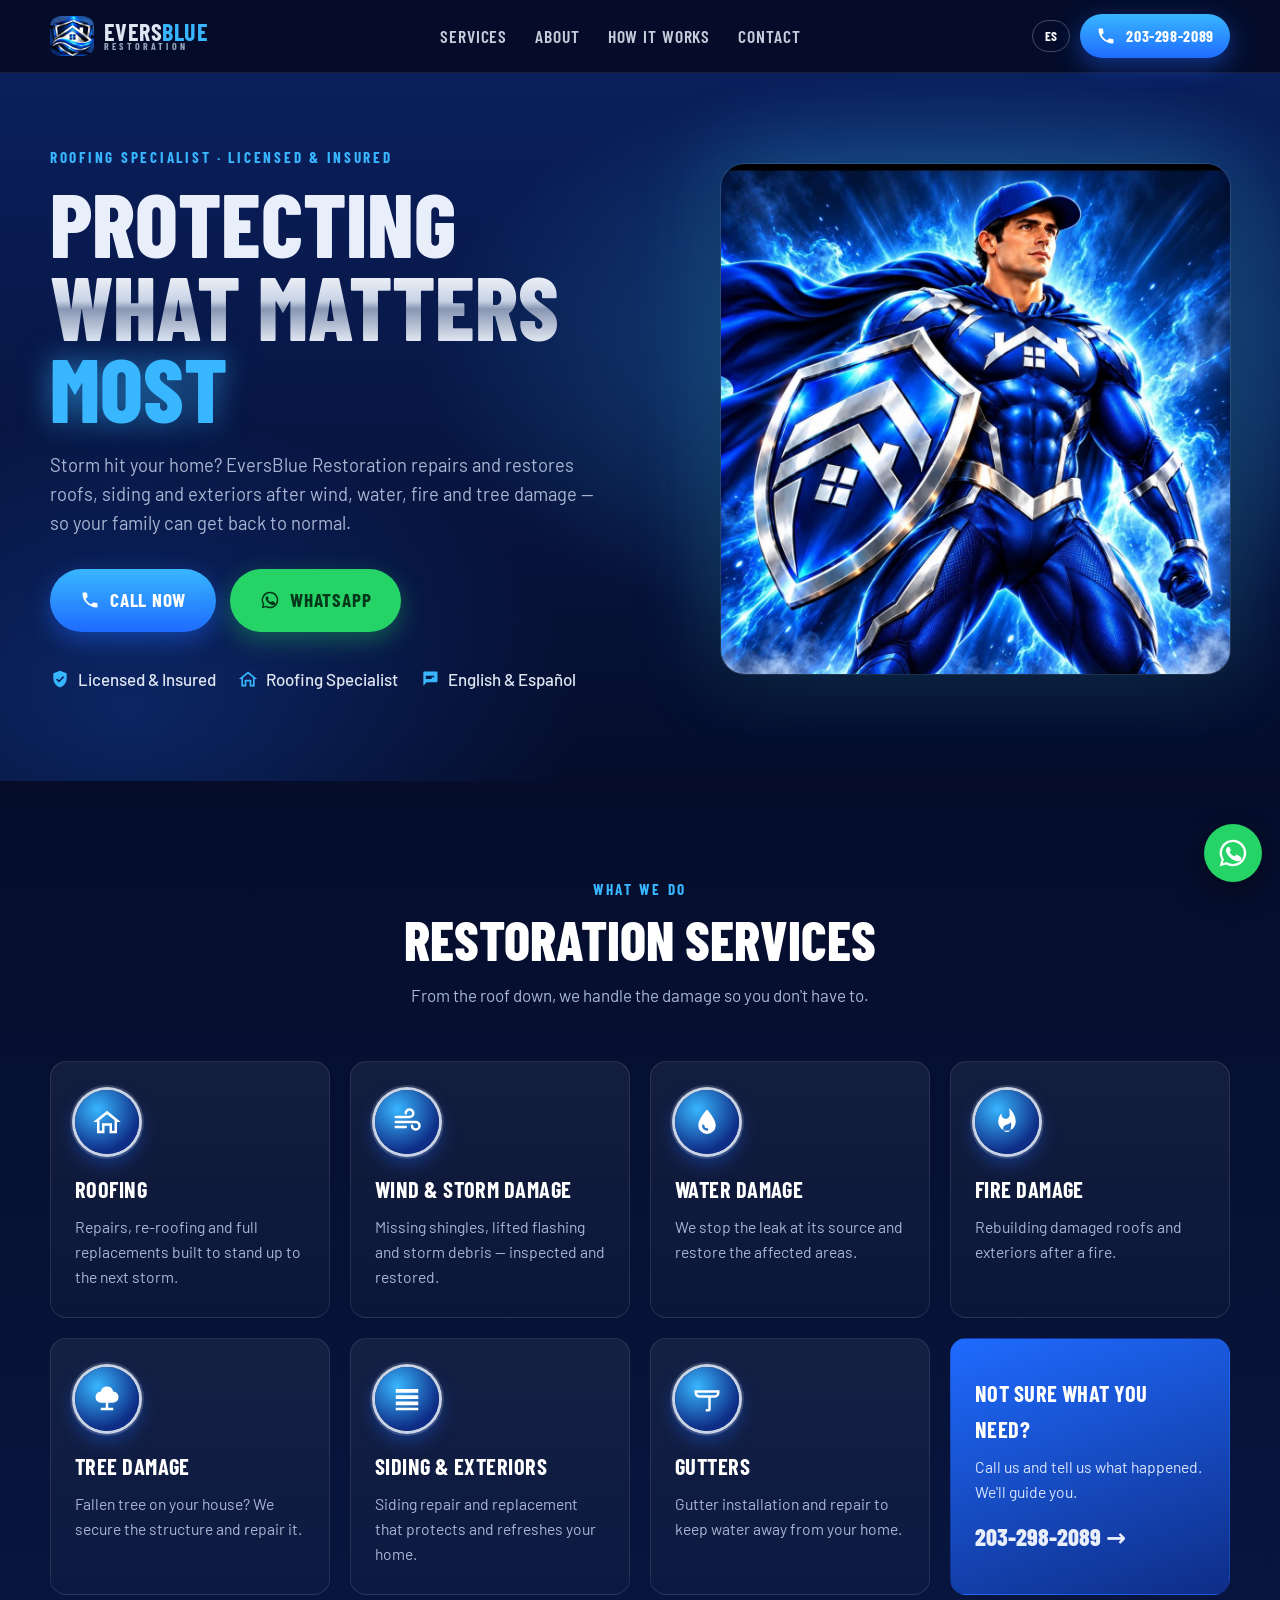
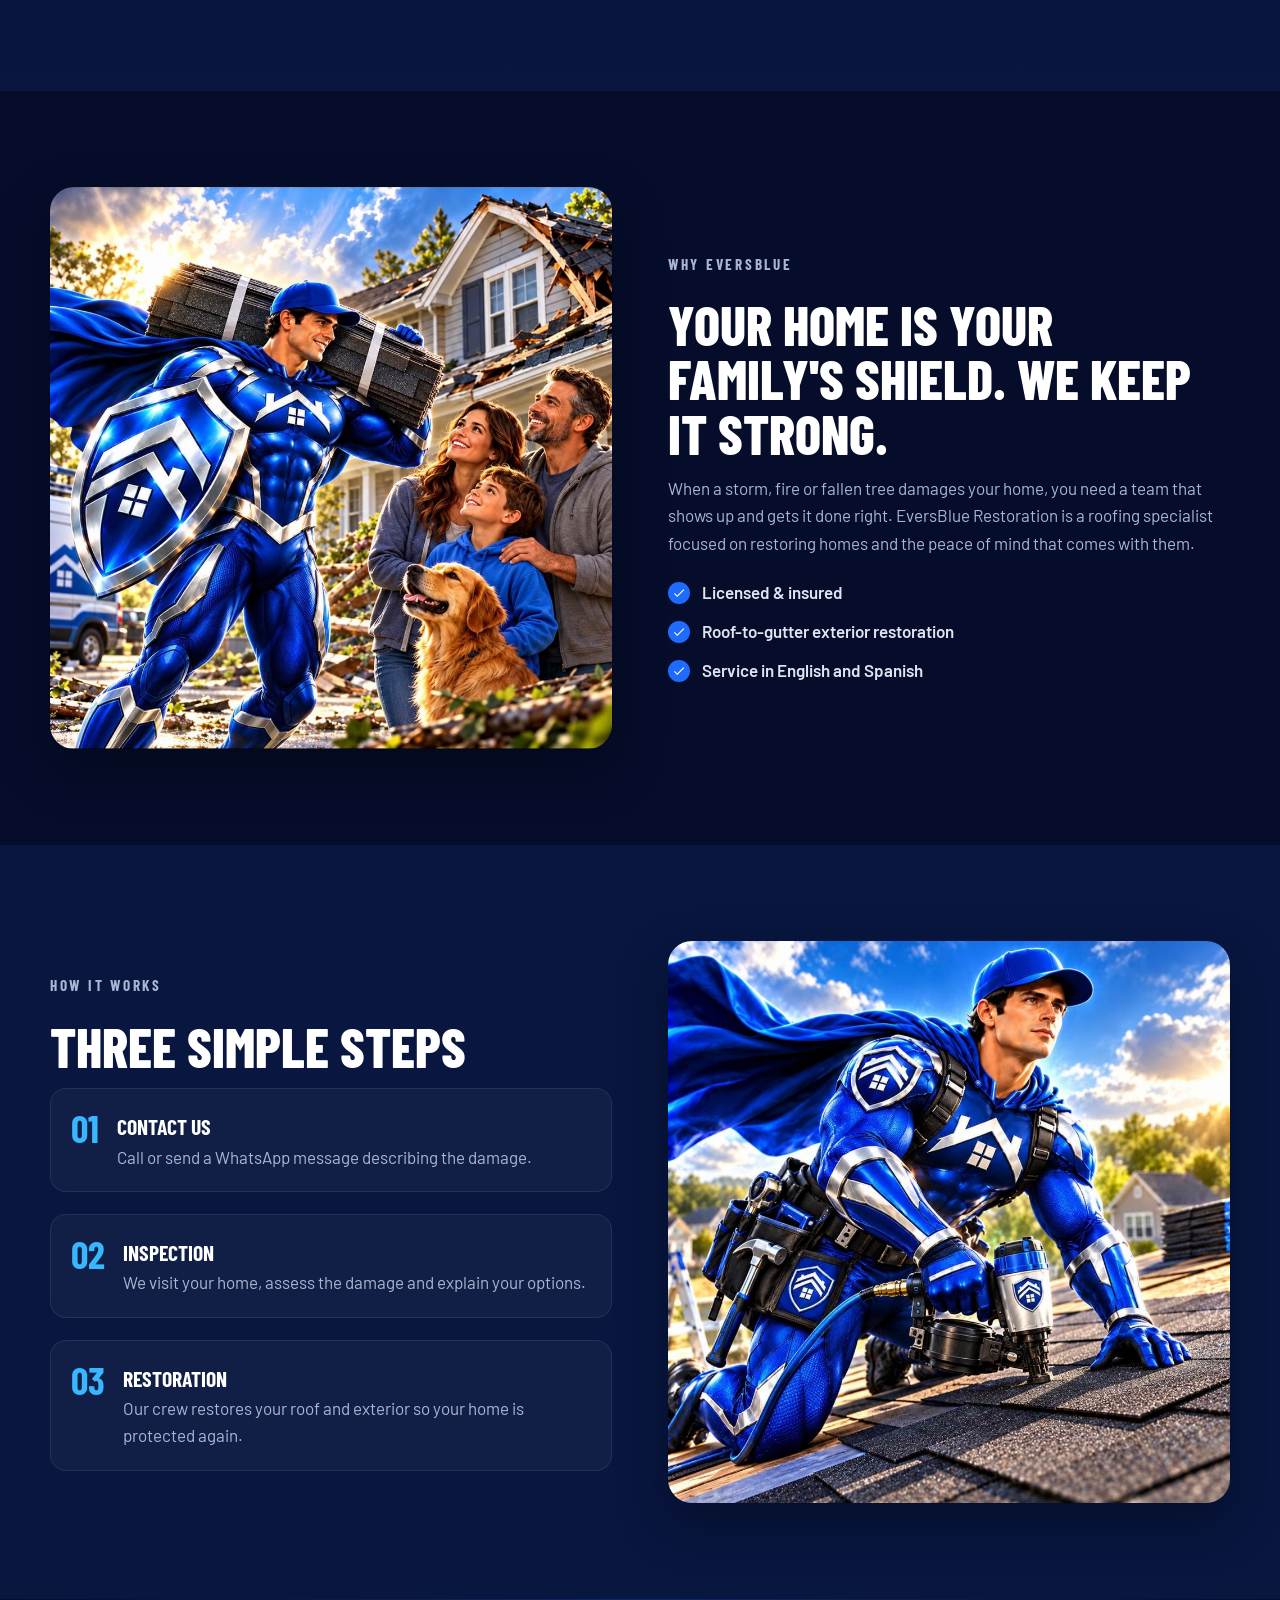
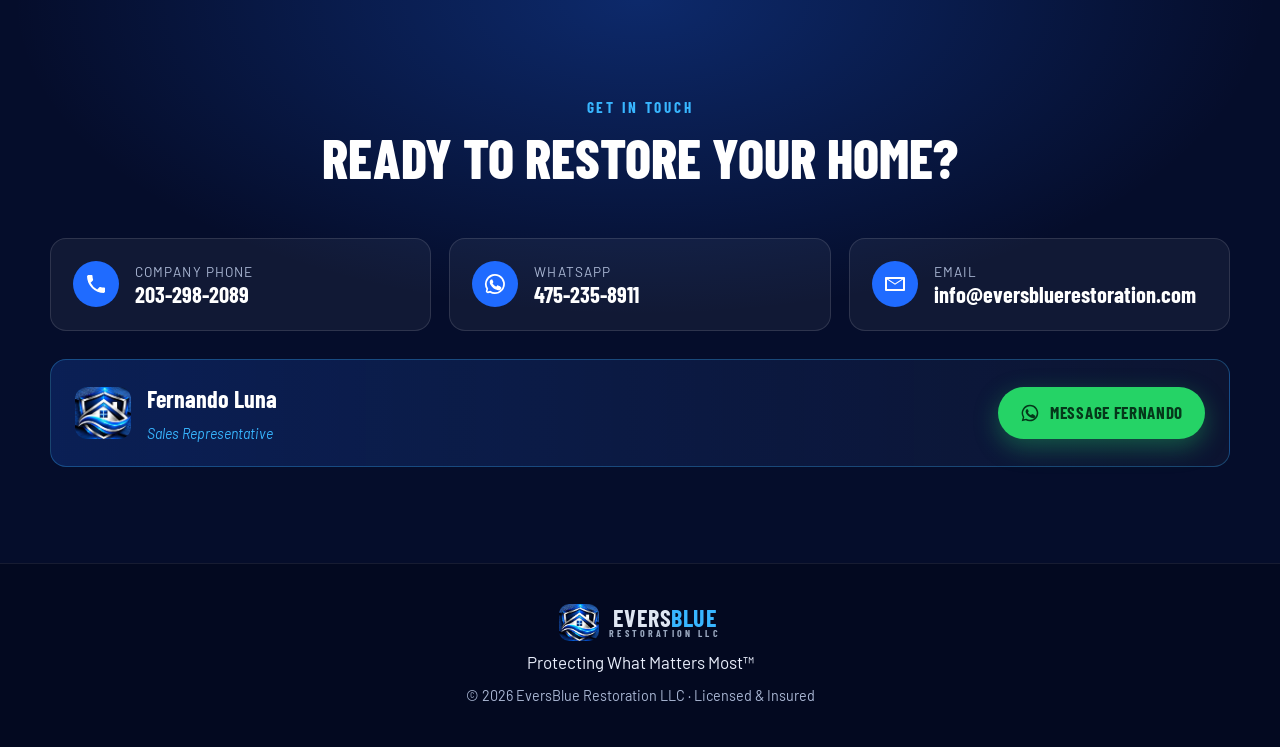
==== commit cddc19f1: "Use absolute og:image URL so link previews show the image WhatsApp and Facebook ignore relative Open" ====
--- a/index.html
+++ b/index.html
@@ -10,8 +10,12 @@
   <!-- Open Graph (vista previa al compartir en WhatsApp / Facebook) -->
   <meta property="og:title" content="EversBlue Restoration LLC – Protecting What Matters Most">
   <meta property="og:description" content="Roofing specialist · Wind, water, fire & tree damage · Siding & gutters. Licensed & Insured.">
-  <meta property="og:image" content="assets/img/og.jpg">
+  <meta property="og:image" content="https://mapj20.github.io/eversblue/assets/img/og.jpg">
+  <meta property="og:image:width" content="1200">
+  <meta property="og:image:height" content="628">
+  <meta property="og:url" content="https://mapj20.github.io/eversblue/">
   <meta property="og:type" content="website">
+  <meta name="twitter:card" content="summary_large_image">
 
   <link rel="preconnect" href="https://fonts.googleapis.com">
   <link rel="preconnect" href="https://fonts.gstatic.com" crossorigin>
--- a/styles.css
+++ b/styles.css
@@ -19,7 +19,7 @@
 *{box-sizing:border-box;margin:0;padding:0}
 html{scroll-behavior:smooth;scroll-padding-top:80px}
 body{font-family:var(--body);background:var(--navy-900);color:var(--text);line-height:1.6;font-size:17px;overflow-x:hidden}
-img{max-width:100%;display:block}
+img{max-width:100%;height:auto;display:block}
 a{color:inherit;text-decoration:none}
 .container{width:min(1180px,100% - 32px);margin-inline:auto}
 .ico{width:20px;height:20px;flex:none}
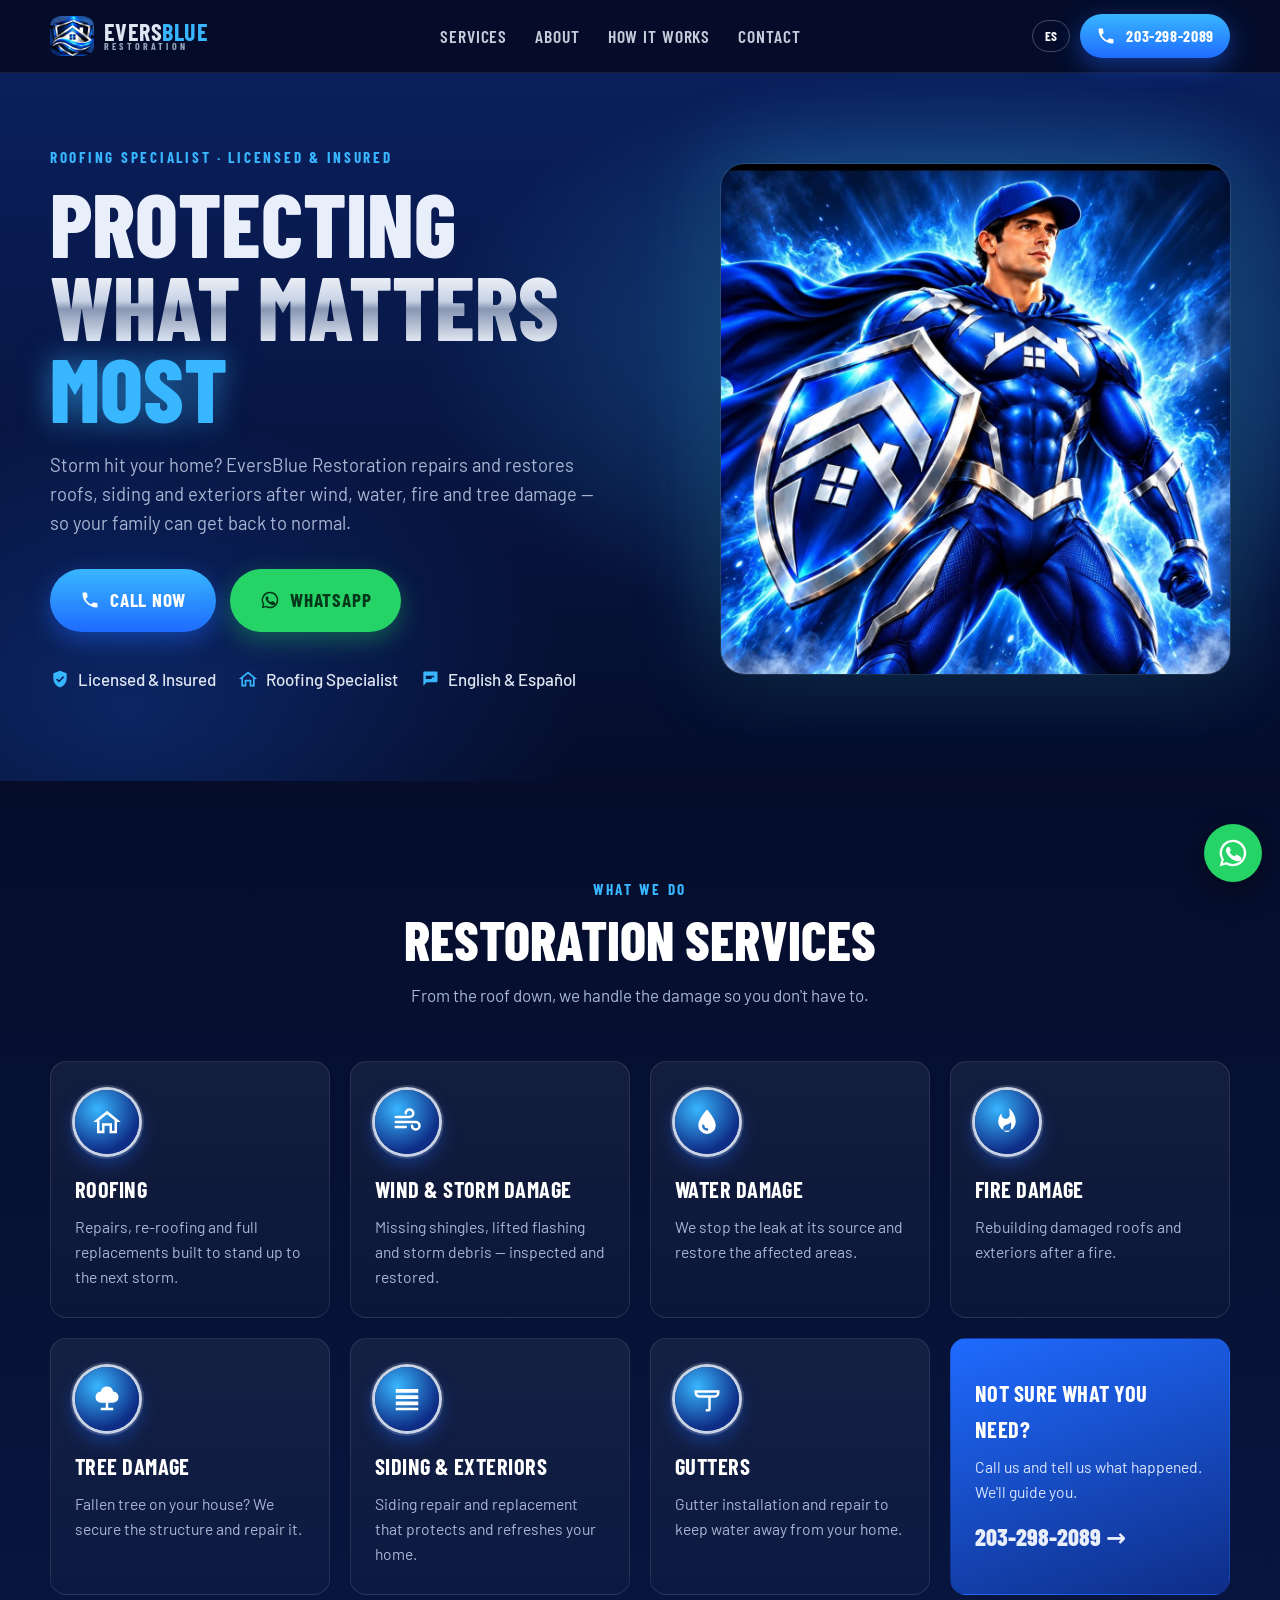
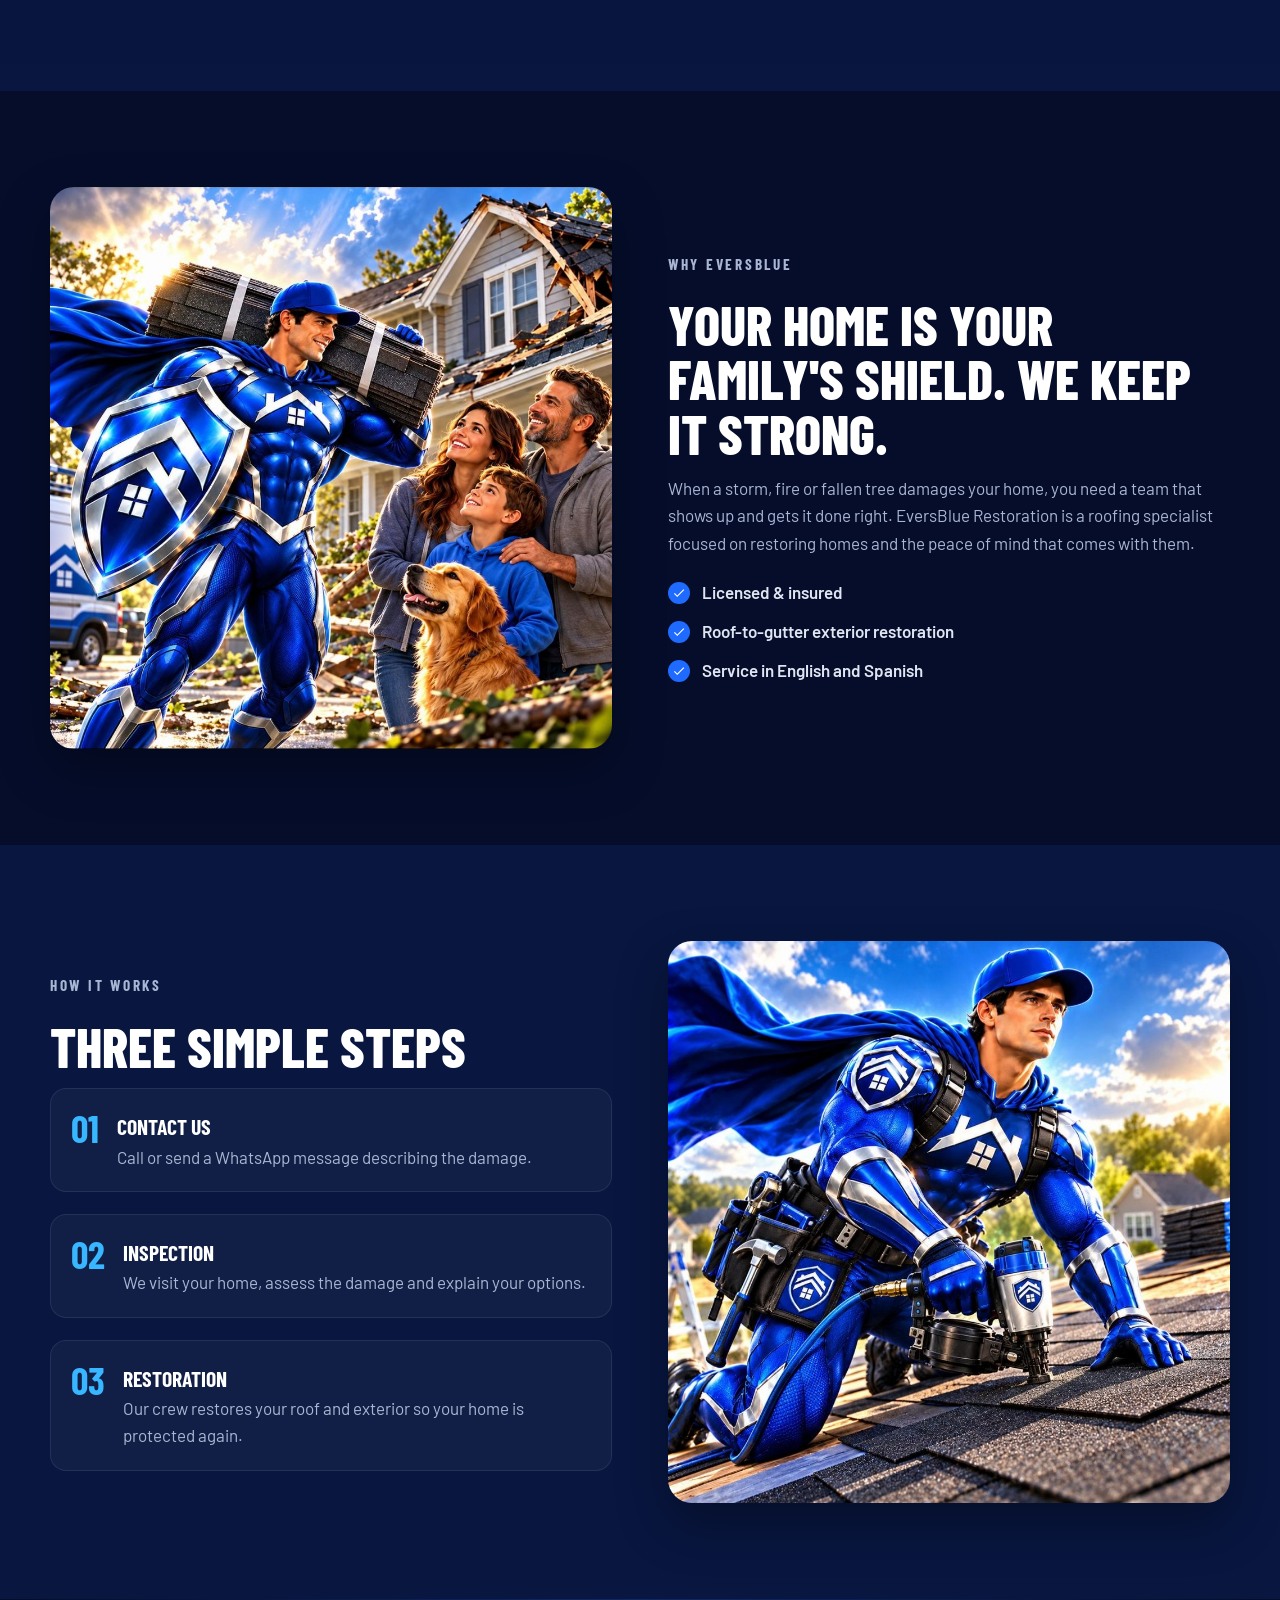
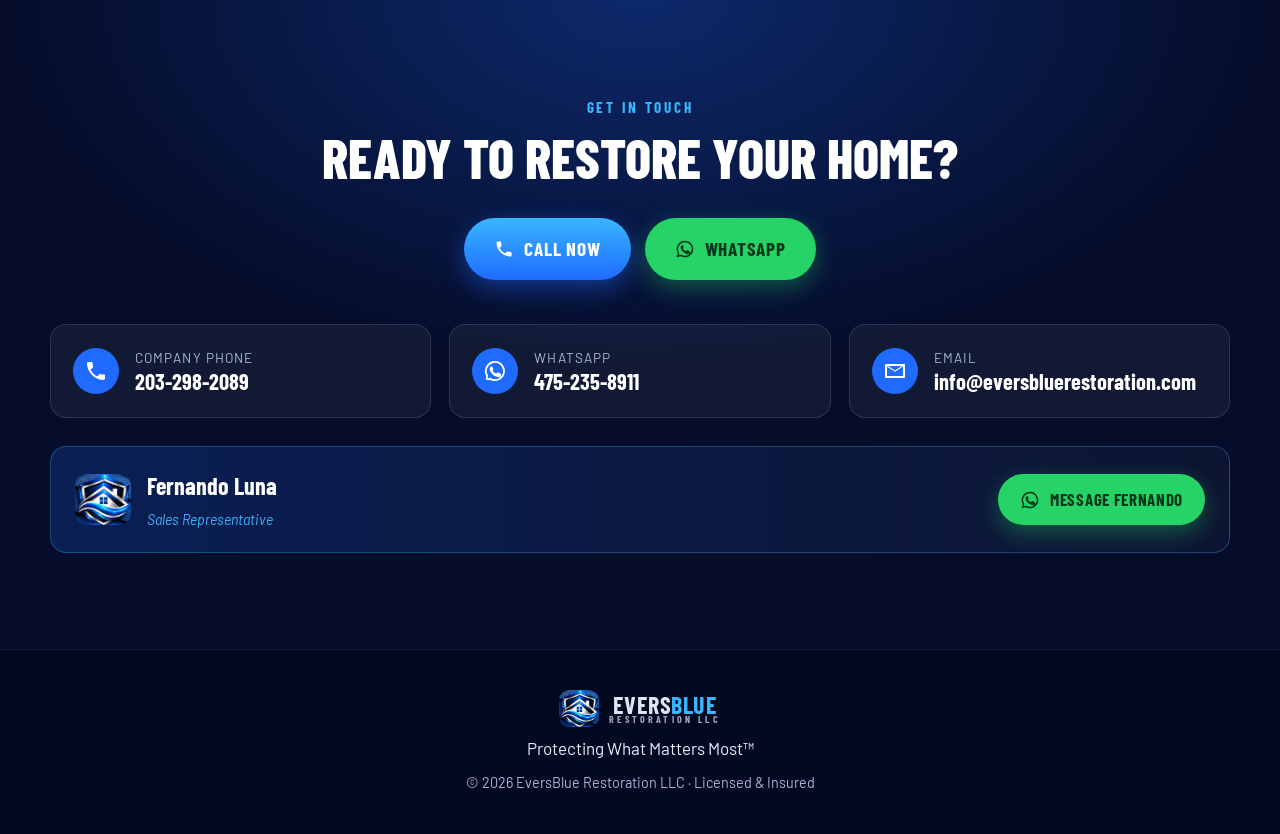
==== commit 921dd98b: "Add skip link, focus and press states, 404 page, final CTA and nav scrollspy - Skip to content link " ====
--- a/index.html
+++ b/index.html
@@ -3,7 +3,7 @@
 <head>
   <meta charset="utf-8">
   <meta name="viewport" content="width=device-width, initial-scale=1">
-  <title>EversBlue Restoration LLC | Roofing & Storm Damage Restoration</title>
+  <title data-en="EversBlue Restoration LLC | Roofing &amp; Storm Damage Restoration" data-es="EversBlue Restoration LLC | Techos y Restauración por Daños de Tormenta">EversBlue Restoration LLC | Roofing &amp; Storm Damage Restoration</title>
   <meta name="description" content="EversBlue Restoration LLC – Roofing specialist. Wind, water, fire and tree damage restoration, siding, exteriors and gutters. Licensed & Insured. Call 203-298-2089.">
   <meta name="theme-color" content="#0a1f5c">
   <link rel="icon" type="image/png" href="assets/favicon.png">
@@ -38,6 +38,8 @@
 </head>
 <body>
 
+<a class="skip-link" href="#main" data-en="Skip to content" data-es="Saltar al contenido">Skip to content</a>
+
 <!-- ============ HEADER ============ -->
 <header class="header" id="top">
   <div class="container header__inner">
@@ -53,15 +55,15 @@
     </nav>
     <div class="header__actions">
       <button class="lang" id="langBtn" type="button" aria-label="Cambiar idioma / Change language">ES</button>
-      <a class="btn btn--sm btn--primary" href="tel:+12032982089">
-        <svg class="ico" viewBox="0 0 24 24"><use href="#i-phone"/></svg><span>203-298-2089</span>
+      <a class="btn btn--sm btn--primary" href="tel:+12032982089" aria-label="Call 203-298-2089" data-aria-en="Call 203-298-2089" data-aria-es="Llamar al 203-298-2089">
+        <svg class="ico" viewBox="0 0 24 24" aria-hidden="true"><use href="#i-phone"/></svg><span>203-298-2089</span>
       </a>
       <button class="menu-toggle" id="menuBtn" aria-label="Menú" aria-expanded="false"><span></span><span></span><span></span></button>
     </div>
   </div>
 </header>
 
-<main>
+<main id="main">
 <!-- ============ HERO ============ -->
 <section class="hero">
   <div class="hero__bg" aria-hidden="true"></div>
@@ -175,6 +177,16 @@
       <p class="eyebrow" data-en="Get in touch" data-es="Contáctenos">Get in touch</p>
       <h2 data-en="Ready to restore your home?" data-es="¿Listo para restaurar su casa?">Ready to restore your home?</h2>
     </header>
+    <div class="hero__cta contact__cta reveal">
+      <a class="btn btn--primary btn--lg" href="tel:+12032982089">
+        <svg class="ico" viewBox="0 0 24 24"><use href="#i-phone"/></svg>
+        <span data-en="Call Now" data-es="Llame Ahora">Call Now</span>
+      </a>
+      <a class="btn btn--wa btn--lg" href="https://wa.me/14752358911" target="_blank" rel="noopener">
+        <svg class="ico" viewBox="0 0 24 24"><use href="#i-wa"/></svg>
+        <span>WhatsApp</span>
+      </a>
+    </div>
     <div class="contact__grid">
       <a class="contact__item reveal" href="tel:+12032982089">
         <svg class="ico" viewBox="0 0 24 24"><use href="#i-phone"/></svg>
--- a/styles.css
+++ b/styles.css
@@ -24,9 +24,15 @@
 .container{width:min(1180px,100% - 32px);margin-inline:auto}
 .ico{width:20px;height:20px;flex:none}
 
+/* ---- Accesibilidad: saltar al contenido y foco visible ---- */
+.skip-link{position:absolute;left:16px;top:-60px;z-index:100;background:var(--blue);color:#fff;font-family:var(--head);font-weight:700;letter-spacing:.04em;text-transform:uppercase;padding:10px 18px;border-radius:999px;transition:top .2s}
+.skip-link:focus{top:12px}
+:focus-visible{outline:2px solid var(--blue-bright);outline-offset:3px}
+
 /* ---- Buttons ---- */
 .btn{display:inline-flex;align-items:center;gap:10px;font-family:var(--head);font-weight:700;letter-spacing:.04em;text-transform:uppercase;border-radius:999px;padding:12px 22px;transition:transform .2s,box-shadow .2s,background .2s}
 .btn:hover{transform:translateY(-2px)}
+.btn:active{transform:scale(.98)}
 .btn--primary{background:linear-gradient(180deg,var(--blue-bright),var(--blue));color:#fff;box-shadow:0 8px 24px rgba(31,107,255,.45)}
 .btn--wa{background:var(--wa);color:#05371a;box-shadow:0 8px 24px rgba(37,211,102,.35)}
 .btn--lg{font-size:1.2rem;padding:16px 30px}
@@ -43,10 +49,11 @@
 .brand__text small{display:block;font-size:.62rem;letter-spacing:.32em;color:var(--silver-dark);font-weight:700}
 .nav{display:flex;gap:28px;font-family:var(--head);font-weight:600;font-size:1.1rem;text-transform:uppercase;letter-spacing:.05em}
 .nav a{opacity:.85;transition:opacity .2s,color .2s}
-.nav a:hover{opacity:1;color:var(--blue-bright)}
+.nav a:hover,.nav a.is-active{opacity:1;color:var(--blue-bright)}
 .header__actions{display:flex;align-items:center;gap:10px}
 .lang{background:transparent;border:1px solid rgba(255,255,255,.25);color:#fff;border-radius:999px;padding:7px 12px;font-family:var(--head);font-weight:700;cursor:pointer}
 .lang:hover{border-color:var(--blue-bright)}
+.lang:active{transform:scale(.96)}
 .menu-toggle{display:none;background:none;border:0;width:40px;height:40px;cursor:pointer;flex-direction:column;justify-content:center;gap:5px;padding:8px}
 .menu-toggle span{display:block;height:2px;background:#fff;border-radius:2px}
 
@@ -87,6 +94,7 @@
 .card h3{font-family:var(--head);font-weight:700;text-transform:uppercase;font-size:1.4rem;letter-spacing:.02em;margin-bottom:6px;color:#fff}
 .card p{color:var(--muted);font-size:.98rem}
 .card--cta{background:linear-gradient(160deg,var(--blue),var(--navy-700));border-color:transparent;display:flex;flex-direction:column;justify-content:center}
+.card--cta:active{transform:translateY(-6px) scale(.98)}
 .card--cta p{color:#dbe6ff}
 .card__link{margin-top:14px;font-family:var(--head);font-weight:800;font-size:1.5rem}
 
@@ -107,9 +115,11 @@
 
 /* ---- Contact ---- */
 .contact{background:radial-gradient(70% 80% at 50% 0%,rgba(31,107,255,.3),transparent 70%),var(--navy-900)}
+.contact__cta{justify-content:center;margin:-20px 0 44px}
 .contact__grid{display:grid;grid-template-columns:repeat(3,1fr);gap:18px}
 .contact__item{display:flex;align-items:center;gap:16px;padding:22px;border-radius:var(--radius);background:rgba(255,255,255,.05);border:1px solid rgba(255,255,255,.12);transition:border-color .2s,transform .2s;min-width:0}
 .contact__item:hover{border-color:var(--blue-bright);transform:translateY(-3px)}
+.contact__item:active{transform:scale(.98)}
 .contact__item .ico{width:46px;height:46px;padding:11px;border-radius:50%;background:var(--blue);color:#fff}
 .contact__item span{min-width:0}
 .contact__item small{display:block;color:var(--muted);font-size:.85rem;text-transform:uppercase;letter-spacing:.08em}
@@ -125,8 +135,20 @@
 .footer__inner{display:flex;flex-direction:column;align-items:center;gap:8px;text-align:center}
 .footer .muted{color:var(--muted);font-size:.9rem}
 
+/* ---- 404 ---- */
+.notfound{position:relative;min-height:100vh;display:grid;place-items:center;padding:48px 16px;text-align:center;overflow:hidden}
+.notfound__inner{position:relative;display:flex;flex-direction:column;align-items:center;gap:14px;max-width:560px}
+.notfound__code{font-family:var(--head);font-weight:800;font-size:clamp(6rem,22vw,10rem);line-height:.9;margin-top:24px}
+.notfound h1{font-family:var(--head);font-weight:800;text-transform:uppercase;font-size:clamp(2rem,6vw,3rem);line-height:1;color:#fff}
+.notfound .lead{margin:0}
+.notfound__text{color:var(--muted);margin-bottom:12px}
+.notfound__call{color:var(--muted);margin-top:8px}
+.notfound__call a{color:var(--blue-bright);font-weight:600}
+
 /* ---- WhatsApp float ---- */
-.wa-float{position:fixed;right:18px;bottom:18px;z-index:60;width:58px;height:58px;border-radius:50%;background:var(--wa);display:grid;place-items:center;box-shadow:0 10px 30px rgba(0,0,0,.4);animation:pulse 2.4s infinite}
+.wa-float{position:fixed;right:18px;bottom:18px;z-index:60;width:58px;height:58px;border-radius:50%;background:var(--wa);display:grid;place-items:center;box-shadow:0 10px 30px rgba(0,0,0,.4);animation:pulse 2.4s infinite;transition:opacity .3s,transform .3s}
+.wa-float:active{transform:scale(.94)}
+.wa-float.is-hidden{opacity:0;transform:scale(.6);pointer-events:none}
 .wa-float svg{width:32px;height:32px;color:#fff}
 @keyframes pulse{0%{box-shadow:0 0 0 0 rgba(37,211,102,.55)}70%{box-shadow:0 0 0 16px rgba(37,211,102,0)}100%{box-shadow:0 0 0 0 rgba(37,211,102,0)}}
 
@@ -149,7 +171,7 @@
   .header__actions .btn{padding:10px}
   .hero{padding:40px 0 64px}
   .hero__grid,.split{grid-template-columns:1fr;gap:32px}
-  .hero__img{order:-1;max-width:420px;margin-inline:auto}
+  .hero__img{max-width:420px;margin-inline:auto}
   .split--rev .split__img{order:0}
   .section{padding:72px 0}
 }
@@ -157,5 +179,5 @@
   body{font-size:16px}
   .grid{grid-template-columns:1fr}
   .brand__text{font-size:1.25rem}
-  .hero__cta .btn{flex:1;justify-content:center}
+  .hero__cta .btn{flex:1;justify-content:center;gap:8px;padding-inline:14px;font-size:1.1rem;white-space:nowrap}
 }
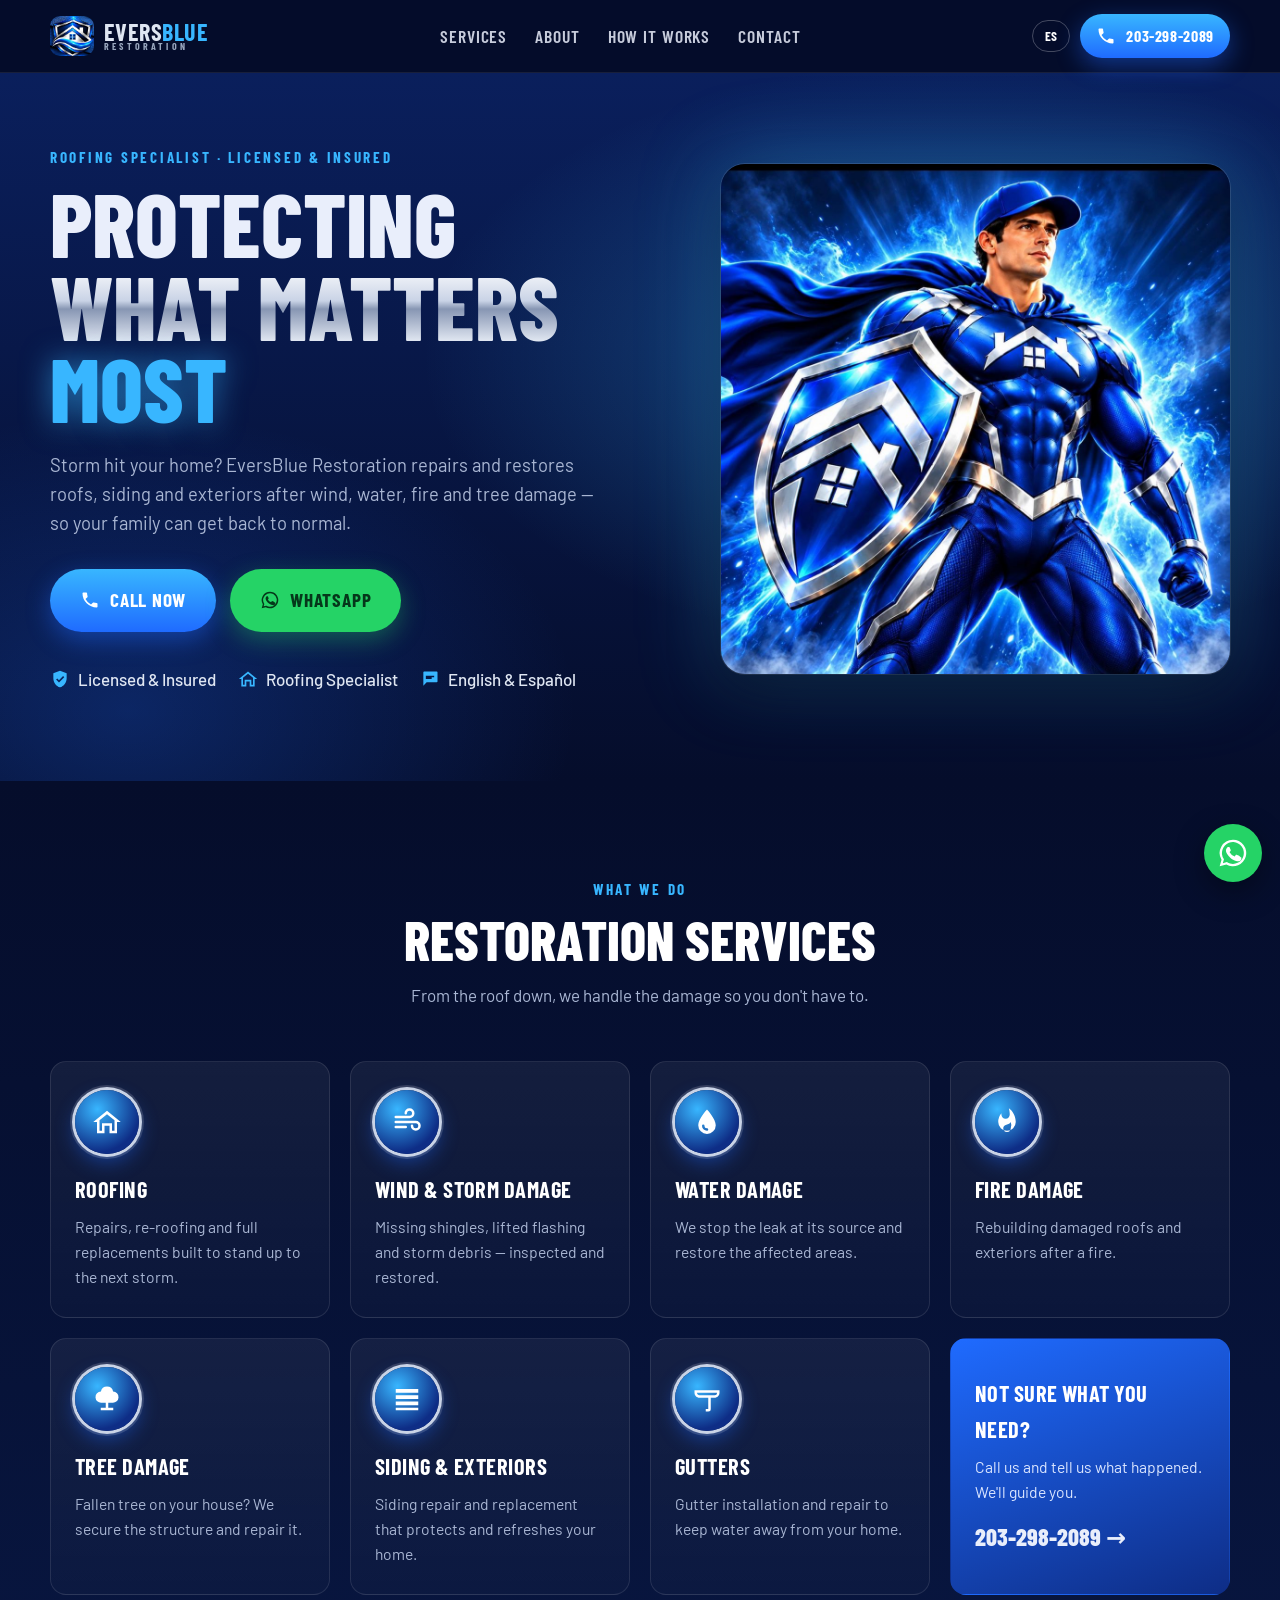
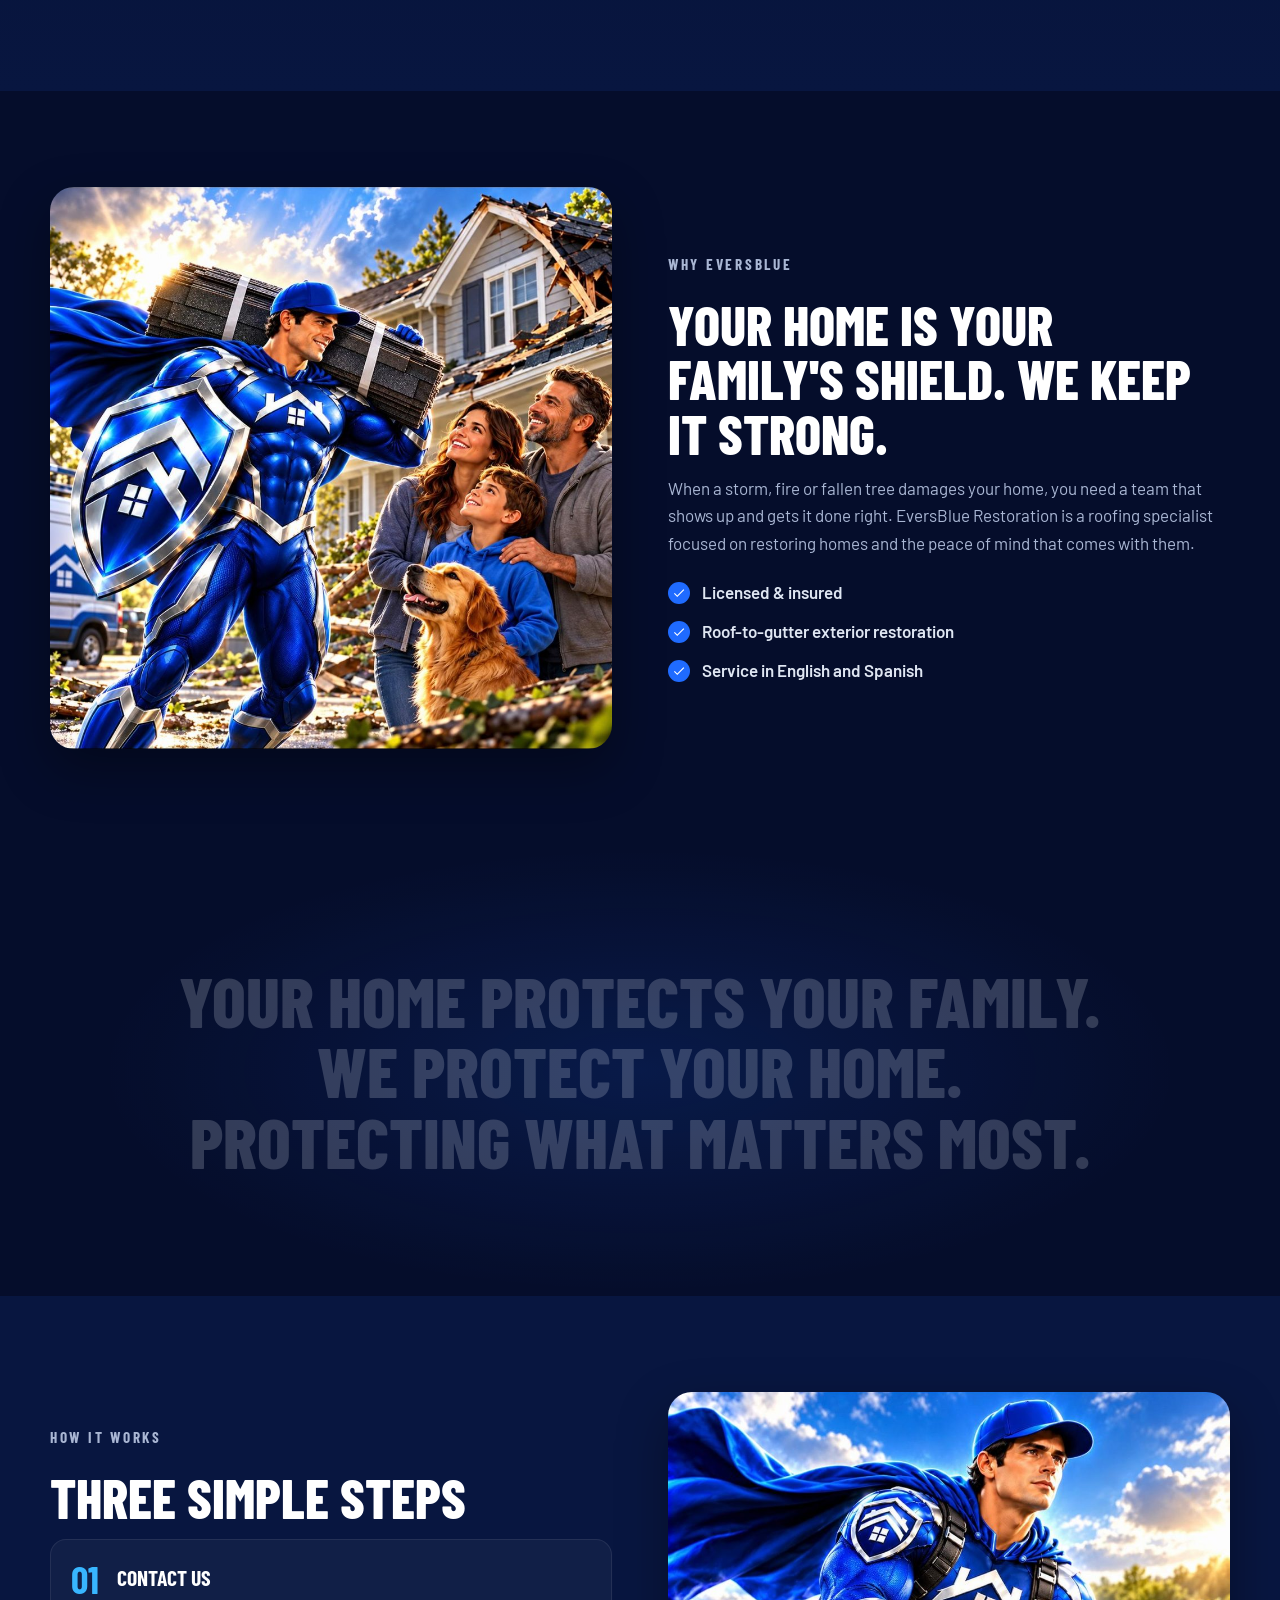
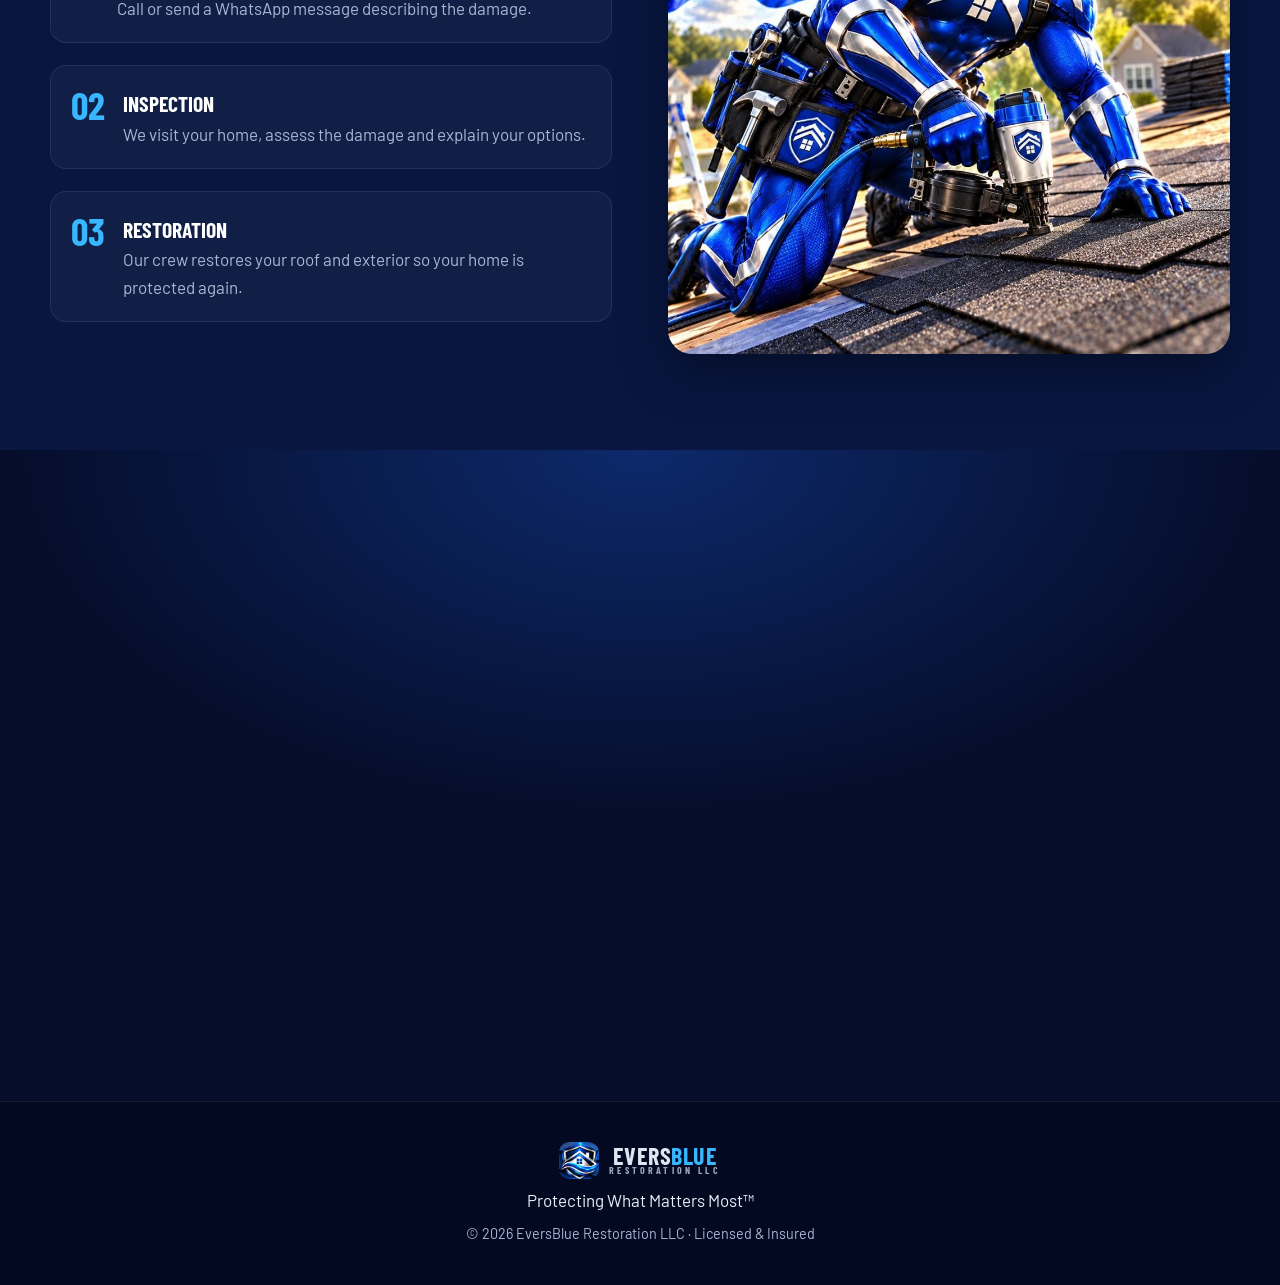
==== commit 1434cb7f: "Add tagline reveal, softer scroll reveals, animated mobile menu and hero entrance - New tagline sect" ====
--- a/index.html
+++ b/index.html
@@ -68,15 +68,15 @@
 <section class="hero">
   <div class="hero__bg" aria-hidden="true"></div>
   <div class="container hero__grid">
-    <div class="hero__copy reveal">
-      <p class="eyebrow" data-en="Roofing Specialist · Licensed &amp; Insured" data-es="Especialistas en techos · Con licencia y asegurados">Roofing Specialist · Licensed &amp; Insured</p>
+    <div class="hero__copy">
+      <p class="eyebrow rise" style="--i:0" data-en="Roofing Specialist · Licensed &amp; Insured" data-es="Especialistas en techos · Con licencia y asegurados">Roofing Specialist · Licensed &amp; Insured</p>
       <h1>
-        <span data-en="Protecting" data-es="Protegiendo">Protecting</span>
-        <span class="metal" data-en="What Matters" data-es="Lo Que Más">What Matters</span>
-        <span class="glow" data-en="Most" data-es="Importa">Most</span>
+        <span class="rise" style="--i:1" data-en="Protecting" data-es="Protegiendo">Protecting</span>
+        <span class="metal rise" style="--i:2" data-en="What Matters" data-es="Lo Que Más">What Matters</span>
+        <span class="glow rise" style="--i:3" data-en="Most" data-es="Importa">Most</span>
       </h1>
-      <p class="lead" data-en="Storm hit your home? EversBlue Restoration repairs and restores roofs, siding and exteriors after wind, water, fire and tree damage — so your family can get back to normal." data-es="¿La tormenta afectó su casa? EversBlue Restoration repara y restaura techos, revestimientos y exteriores dañados por viento, agua, fuego o árboles, para que su familia vuelva a la normalidad.">Storm hit your home? EversBlue Restoration repairs and restores roofs, siding and exteriors after wind, water, fire and tree damage — so your family can get back to normal.</p>
-      <div class="hero__cta">
+      <p class="lead rise" style="--i:4" data-en="Storm hit your home? EversBlue Restoration repairs and restores roofs, siding and exteriors after wind, water, fire and tree damage — so your family can get back to normal." data-es="¿La tormenta afectó su casa? EversBlue Restoration repara y restaura techos, revestimientos y exteriores dañados por viento, agua, fuego o árboles, para que su familia vuelva a la normalidad.">Storm hit your home? EversBlue Restoration repairs and restores roofs, siding and exteriors after wind, water, fire and tree damage — so your family can get back to normal.</p>
+      <div class="hero__cta rise" style="--i:5">
         <a class="btn btn--primary btn--lg" href="tel:+12032982089">
           <svg class="ico" viewBox="0 0 24 24"><use href="#i-phone"/></svg>
           <span data-en="Call Now" data-es="Llame Ahora">Call Now</span>
@@ -86,13 +86,13 @@
           <span>WhatsApp</span>
         </a>
       </div>
-      <ul class="badges">
+      <ul class="badges rise" style="--i:6">
         <li><svg class="ico" viewBox="0 0 24 24"><use href="#i-shield"/></svg><span data-en="Licensed &amp; Insured" data-es="Con licencia y seguro">Licensed &amp; Insured</span></li>
         <li><svg class="ico" viewBox="0 0 24 24"><use href="#i-roof"/></svg><span data-en="Roofing Specialist" data-es="Especialistas en techos">Roofing Specialist</span></li>
         <li><svg class="ico" viewBox="0 0 24 24"><use href="#i-chat"/></svg><span data-en="English &amp; Español" data-es="Inglés y Español">English &amp; Español</span></li>
       </ul>
     </div>
-    <div class="hero__img reveal">
+    <div class="hero__img rise" style="--i:3">
       <img src="assets/img/hero.jpg" alt="EversBlue Restoration hero with shield" width="1100" height="1126">
     </div>
   </div>
@@ -154,6 +154,17 @@
   </div>
 </section>
 
+<!-- ============ LEMA (las palabras se encienden al hacer scroll) ============ -->
+<section class="tagline">
+  <div class="container">
+    <p class="tagline__text" id="tagline">
+      <span class="line" data-en="Your home protects your family." data-es="Su casa protege a su familia.">Your home protects your family.</span>
+      <span class="line" data-en="We protect your home." data-es="Nosotros protegemos su casa.">We protect your home.</span>
+      <span class="line line--glow" data-en="Protecting what matters most." data-es="Protegiendo lo que más importa.">Protecting what matters most.</span>
+    </p>
+  </div>
+</section>
+
 <!-- ============ PROCESS ============ -->
 <section class="section process" id="process">
   <div class="container split split--rev">
--- a/styles.css
+++ b/styles.css
@@ -15,6 +15,7 @@
   --shadow:0 20px 50px rgba(0,0,0,.35);
   --head:"Barlow Condensed",system-ui,sans-serif;
   --body:"Barlow",system-ui,sans-serif;
+  --ease:cubic-bezier(.32,.72,0,1);
 }
 *{box-sizing:border-box;margin:0;padding:0}
 html{scroll-behavior:smooth;scroll-padding-top:80px}
@@ -55,7 +56,12 @@
 .lang:hover{border-color:var(--blue-bright)}
 .lang:active{transform:scale(.96)}
 .menu-toggle{display:none;background:none;border:0;width:40px;height:40px;cursor:pointer;flex-direction:column;justify-content:center;gap:5px;padding:8px}
-.menu-toggle span{display:block;height:2px;background:#fff;border-radius:2px}
+.menu-toggle span{display:block;height:2px;background:#fff;border-radius:2px;transition:transform .5s var(--ease),opacity .3s var(--ease)}
+/* Las tres rayas se convierten en una X */
+.menu-toggle[aria-expanded="true"] span:nth-child(1){transform:translateY(7px) rotate(45deg)}
+.menu-toggle[aria-expanded="true"] span:nth-child(2){opacity:0;transform:scaleX(0)}
+.menu-toggle[aria-expanded="true"] span:nth-child(3){transform:translateY(-7px) rotate(-45deg)}
+body.menu-open{overflow:hidden}
 
 /* ---- Hero ---- */
 .hero{position:relative;padding:72px 0 88px;overflow:hidden}
@@ -113,6 +119,14 @@
 .steps h3{font-family:var(--head);text-transform:uppercase;font-size:1.35rem;color:#fff}
 .steps p{color:var(--muted)}
 
+/* ---- Lema: cada palabra pasa de apagada a encendida al hacer scroll ---- */
+.tagline{padding:120px 0;background:radial-gradient(60% 70% at 50% 50%,rgba(31,107,255,.14),transparent 70%),var(--navy-900)}
+.tagline__text{font-family:var(--head);font-weight:800;text-transform:uppercase;font-size:clamp(2.4rem,6vw,4.4rem);line-height:1;max-width:1100px;margin-inline:auto;text-align:center}
+.tagline__text .line{display:block;text-wrap:balance}
+.word{color:rgba(233,238,251,.2);transition:color .7s var(--ease),text-shadow .7s var(--ease)}
+.word.is-lit{color:var(--white)}
+.line--glow .word.is-lit{color:var(--blue-bright);text-shadow:0 0 30px rgba(56,182,255,.6)}
+
 /* ---- Contact ---- */
 .contact{background:radial-gradient(70% 80% at 50% 0%,rgba(31,107,255,.3),transparent 70%),var(--navy-900)}
 .contact__cta{justify-content:center;margin:-20px 0 44px}
@@ -153,9 +167,20 @@
 @keyframes pulse{0%{box-shadow:0 0 0 0 rgba(37,211,102,.55)}70%{box-shadow:0 0 0 16px rgba(37,211,102,0)}100%{box-shadow:0 0 0 0 rgba(37,211,102,0)}}
 
 /* ---- Reveal on scroll ---- */
-.reveal{opacity:0;transform:translateY(24px);transition:opacity .7s ease,transform .7s ease}
-.reveal.is-visible{opacity:1;transform:none}
-@media (prefers-reduced-motion:reduce){.reveal{opacity:1;transform:none;transition:none}.wa-float{animation:none}html{scroll-behavior:auto}}
+.reveal{opacity:0;transform:translateY(48px);filter:blur(8px);transition:opacity .9s var(--ease),transform .9s var(--ease),filter .9s var(--ease)}
+.reveal.is-visible{opacity:1;transform:none;filter:none}
+
+/* ---- Entrada del héroe al cargar (línea a línea) ---- */
+@keyframes rise{from{opacity:0;transform:translateY(40px)}to{opacity:1;transform:none}}
+.hero .rise{animation:rise 1s var(--ease) both;animation-delay:calc(var(--i,0) * 110ms + 80ms)}
+
+@media (prefers-reduced-motion:reduce){
+  .reveal{opacity:1;transform:none;filter:none;transition:none}
+  .hero .rise{animation:none}
+  .word,.nav,.nav a,.menu-toggle span{transition:none}
+  .wa-float{animation:none}
+  html{scroll-behavior:auto}
+}
 
 /* ---- Responsive ---- */
 @media (max-width:1024px){
@@ -163,9 +188,16 @@
   .contact__grid{grid-template-columns:1fr}
 }
 @media (max-width:860px){
-  .nav{position:fixed;inset:72px 0 auto 0;flex-direction:column;gap:0;background:var(--navy-900);border-bottom:1px solid rgba(255,255,255,.1);transform:translateY(-120%);transition:transform .3s;z-index:-1}
-  .nav.open{transform:none}
-  .nav a{padding:16px 24px;border-top:1px solid rgba(255,255,255,.06)}
+  /* Menú a pantalla completa: aparece con fundido y los enlaces suben en cascada */
+  .nav{position:fixed;top:72px;left:0;right:0;height:calc(100dvh - 72px);flex-direction:column;gap:0;padding:16px 0;background:var(--navy-900);opacity:0;visibility:hidden;transition:opacity .5s var(--ease),visibility 0s .5s;z-index:-1;overflow-y:auto}
+  .nav.open{opacity:1;visibility:visible;transition:opacity .5s var(--ease)}
+  .nav a{padding:18px 24px;font-size:2rem;border-top:1px solid rgba(255,255,255,.06);transition:opacity .6s var(--ease),transform .6s var(--ease),color .2s}
+  .nav:not(.open) a{opacity:0;transform:translateY(48px)}
+  .nav.open a:nth-child(1){transition-delay:.1s}
+  .nav.open a:nth-child(2){transition-delay:.15s}
+  .nav.open a:nth-child(3){transition-delay:.2s}
+  .nav.open a:nth-child(4){transition-delay:.25s}
+  .nav.no-anim,.nav.no-anim a{transition:none}
   .menu-toggle{display:flex}
   .header__actions .btn span{display:none}
   .header__actions .btn{padding:10px}
